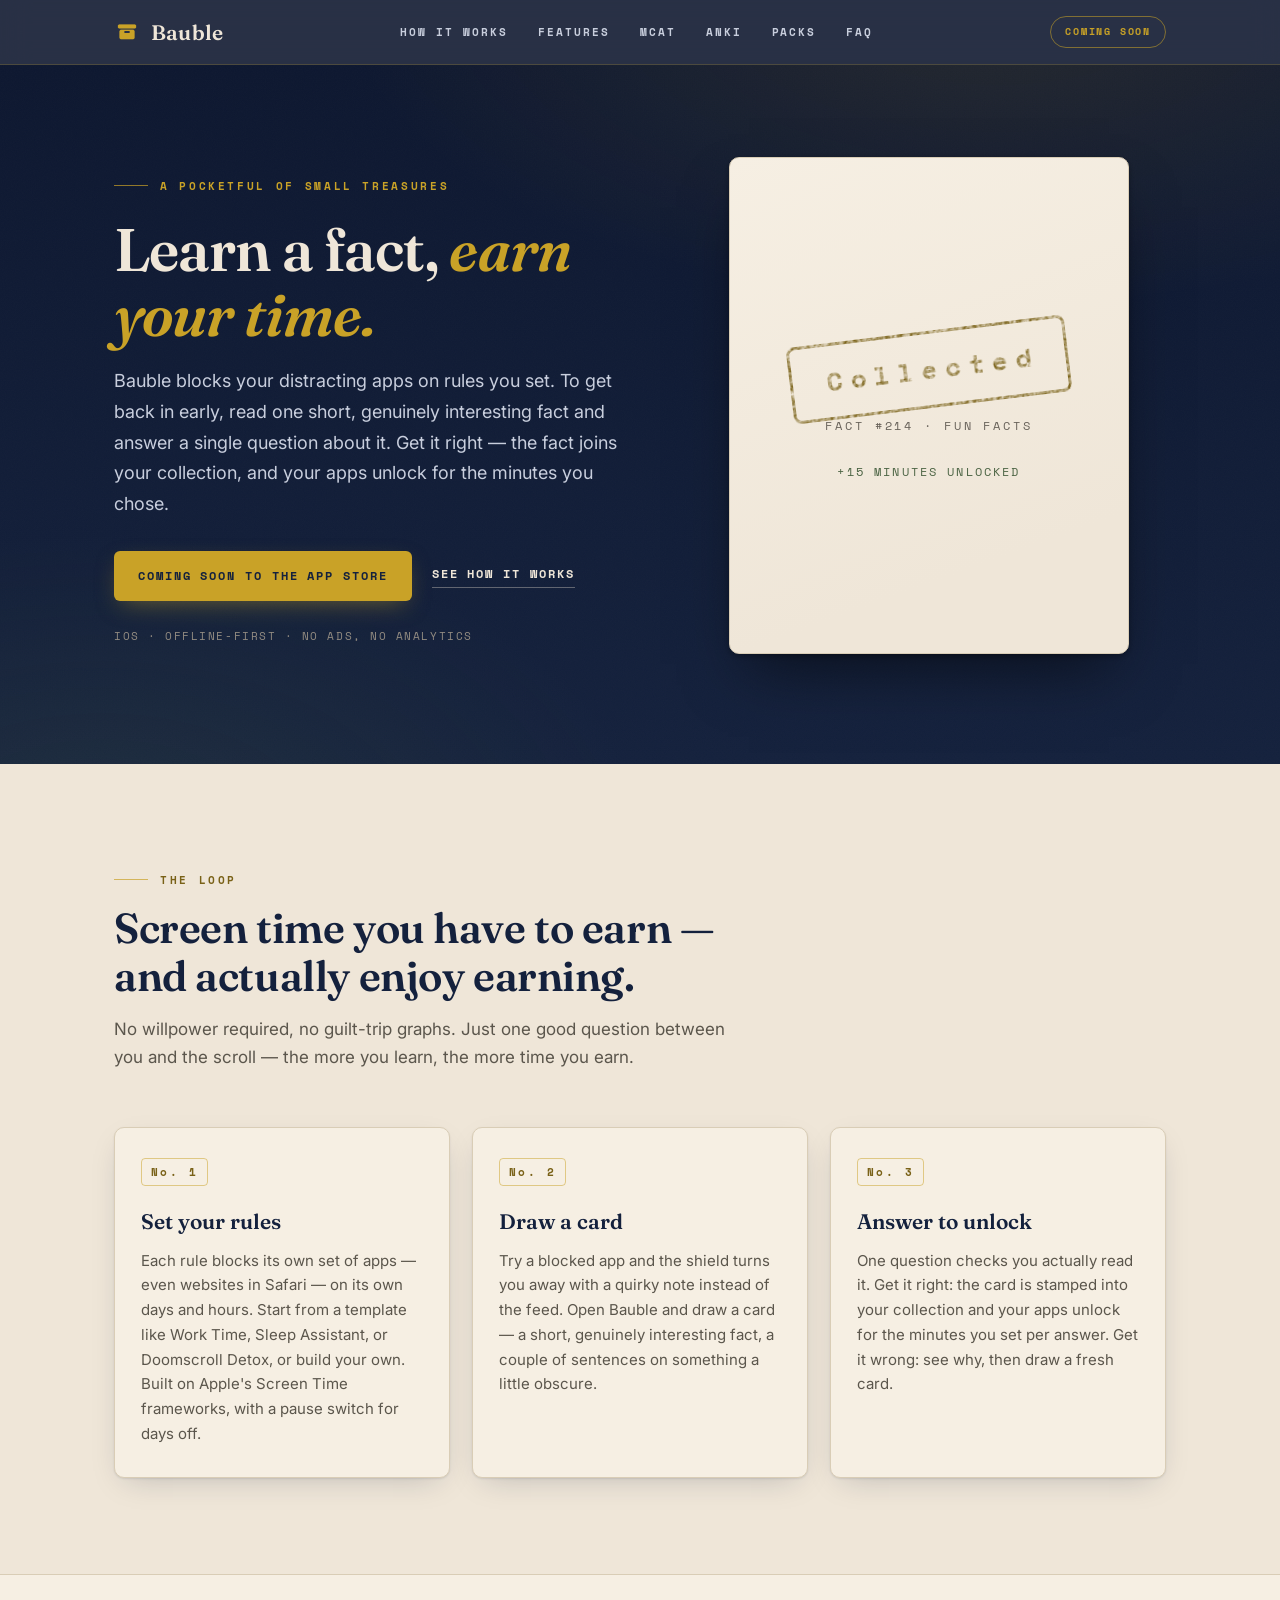
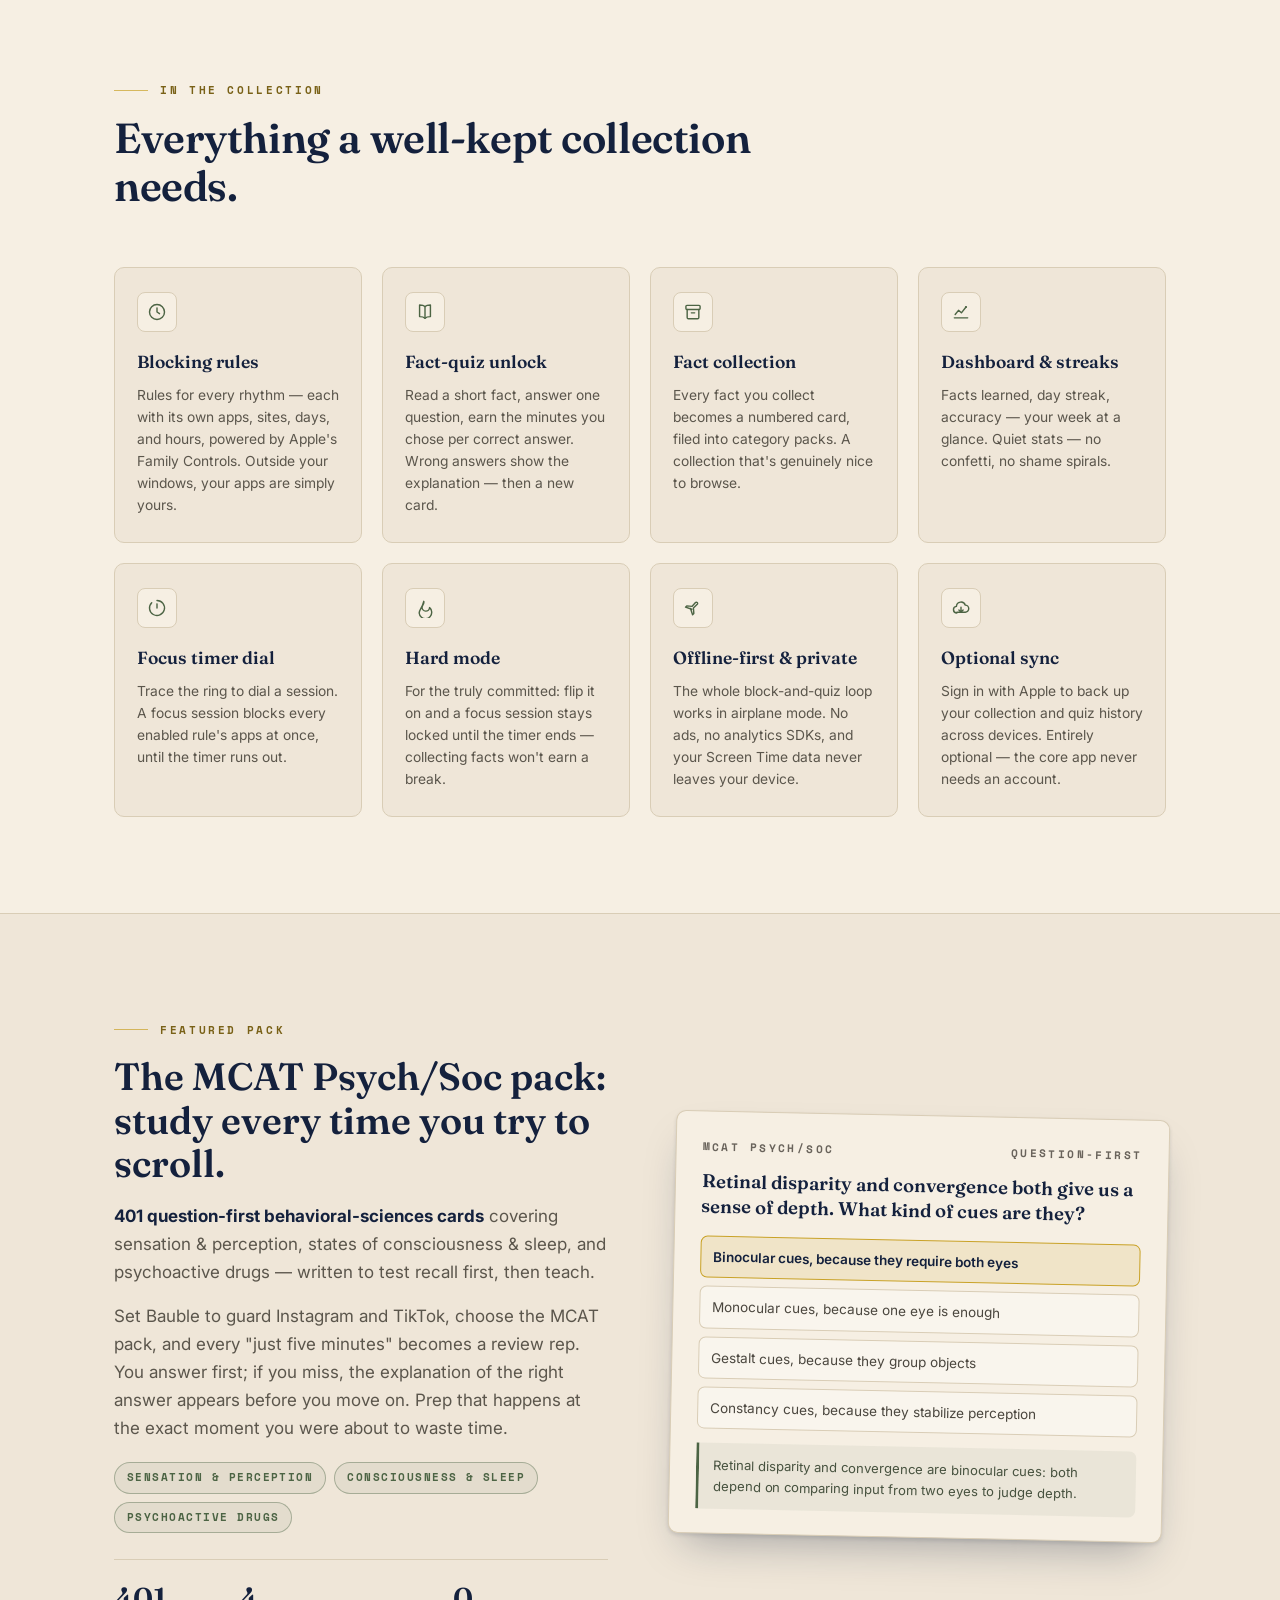
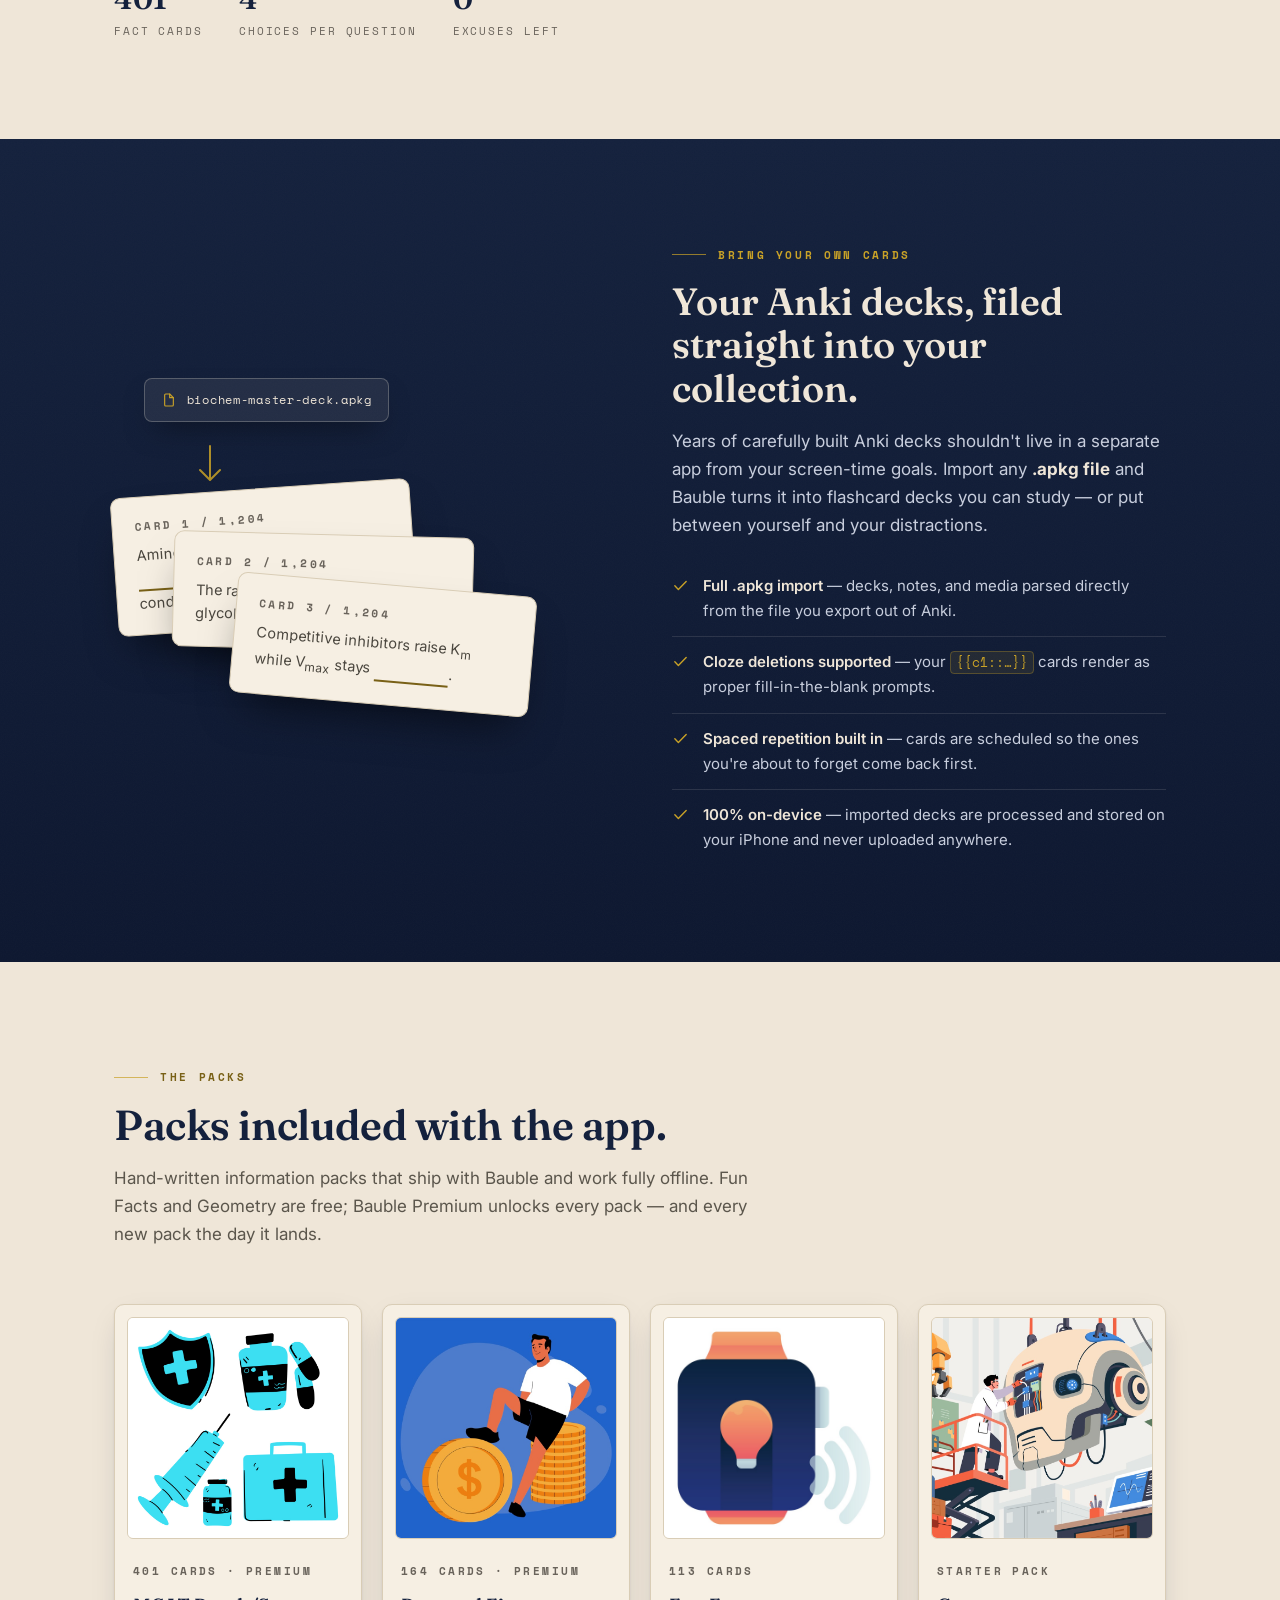
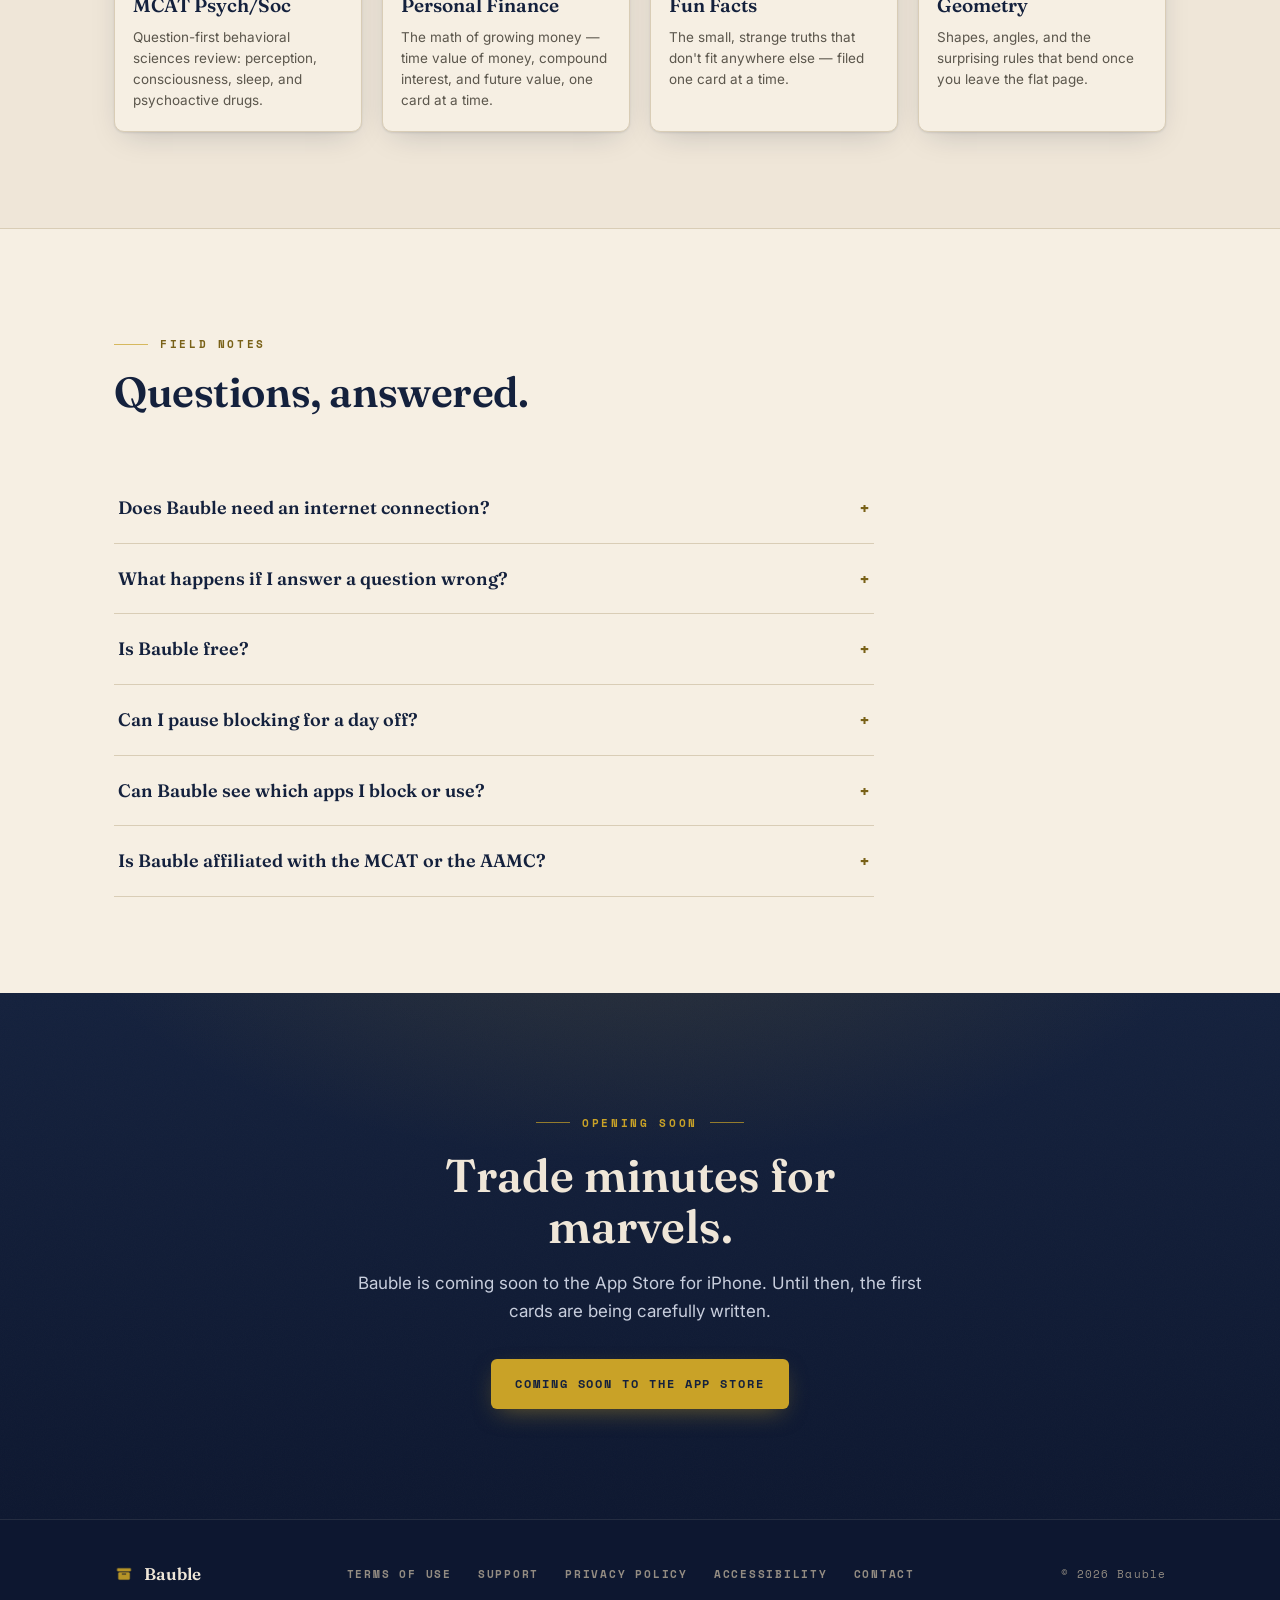
==== index.html @ bf90080b "Fix accessibility defects the statement had claimed were already handled The statement published in " ====
<!DOCTYPE html>
<html lang="en">
<head>
  <meta charset="UTF-8">
  <meta name="viewport" content="width=device-width, initial-scale=1.0">
  <title>Bauble — Learn facts, earn screen time</title>
  <meta name="description" content="Bauble blocks your distracting apps on rules you set. Learn a fact, answer one question, earn your screen time. Includes a 401-card MCAT Psych/Soc pack and Anki deck import.">
  <meta property="og:title" content="Bauble — Learn facts, earn screen time">
  <meta property="og:description" content="Block distracting apps. Learn a fact, answer a question, earn your screen time. A pocketful of small treasures for iOS.">
  <meta property="og:type" content="website">
  <meta name="theme-color" content="#14213D">
  <link rel="icon" type="image/png" href="assets/app-icon.png">
  <link rel="apple-touch-icon" href="assets/apple-touch-icon.png">
  <link rel="preconnect" href="https://fonts.googleapis.com">
  <link rel="preconnect" href="https://fonts.gstatic.com" crossorigin>
  <link href="https://fonts.googleapis.com/css2?family=Fraunces:ital,opsz,wght@0,9..144,500;0,9..144,600;1,9..144,500&family=Inter:wght@400;500;600&family=Space+Mono:wght@400;700&display=swap" rel="stylesheet">
  <link rel="stylesheet" href="styles.css">
  <script>document.documentElement.classList.add('js');</script>
</head>
<body>

  <a class="skip-link" href="#main">Skip to content</a>

  <!-- ============ NAV ============ -->
  <nav class="site-nav">
    <div class="container">
      <a class="brand" href="#top">
        <img src="assets/wordmark.png" alt="">
        <span>Bauble</span>
      </a>
      <div class="nav-links">
        <a href="#how">How it works</a>
        <a href="#features">Features</a>
        <a href="#mcat">MCAT</a>
        <a href="#anki">Anki</a>
        <a href="#packs">Packs</a>
        <a href="#faq">FAQ</a>
      </div>
      <span class="pill">Coming soon</span>
    </div>
  </nav>

  <main id="main" tabindex="-1">

  <!-- ============ HERO ============ -->
  <header class="hero grain" id="top">
    <div class="container">
      <div>
        <span class="eyebrow">A pocketful of small treasures</span>
        <h1>Learn a fact, <em>earn your time.</em></h1>
        <p class="lede">Bauble blocks your distracting apps on rules you set. To get back in early, read one short, genuinely interesting fact and answer a single question about it. Get it right — the fact joins your collection, and your apps unlock for the minutes you chose.</p>
        <div class="hero-ctas">
          <span class="btn-gold">Coming soon to the App&nbsp;Store</span>
          <a class="btn-ghost" href="#how">See how it works</a>
        </div>
        <p class="hero-footnote">iOS &middot; Offline-first &middot; No ads, no analytics</p>
      </div>

      <!-- signature fact-card flip -->
      <div class="card-scene" role="group" aria-label="Animated example of a Bauble fact card being collected">
        <div class="card-flip" id="cardFlip">
          <div class="card-face card-front">
            <div class="card-meta">
              <span class="tag">Fact #214</span>
              <span class="tag"><span class="dot">&#9670;</span> Fun Facts</span>
            </div>
            <p class="card-title">Honey Never Spoils</p>
            <p class="fact-body">Archaeologists have opened Egyptian tombs and found pots of honey over 3,000 years old — still perfectly edible. Honey's low moisture and high acidity make it a place where almost nothing can grow.</p>
            <div class="card-rule"></div>
            <p class="question">Why can honey last for millennia without spoiling?</p>
            <div class="choice" id="correctChoice">Low moisture and acidity stop microbes from growing</div>
            <div class="choice">Bees add a natural preservative wax</div>
            <div class="choice">It slowly ferments into a stable syrup</div>
          </div>
          <div class="card-face card-back">
            <div class="stamp">Collected</div>
            <span class="stamp-no">Fact #214 &middot; Fun Facts</span>
            <span class="back-unlock">+15 minutes unlocked</span>
          </div>
        </div>
      </div>
    </div>
  </header>

  <!-- ============ HOW IT WORKS ============ -->
  <section id="how">
    <div class="container">
      <div class="section-head reveal">
        <span class="eyebrow">The loop</span>
        <h2>Screen time you have to earn — and actually enjoy earning.</h2>
        <p>No willpower required, no guilt-trip graphs. Just one good question between you and the scroll — the more you learn, the more time you earn.</p>
      </div>
      <div class="steps">
        <div class="step-card reveal" style="--d:0s">
          <span class="step-no">No. 1</span>
          <h3>Set your rules</h3>
          <p>Each rule blocks its own set of apps — even websites in Safari — on its own days and hours. Start from a template like Work Time, Sleep Assistant, or Doomscroll Detox, or build your own. Built on Apple's Screen Time frameworks, with a pause switch for days off.</p>
        </div>
        <div class="step-card reveal" style="--d:0.12s">
          <span class="step-no">No. 2</span>
          <h3>Draw a card</h3>
          <p>Try a blocked app and the shield turns you away with a quirky note instead of the feed. Open Bauble and draw a card — a short, genuinely interesting fact, a couple of sentences on something a little obscure.</p>
        </div>
        <div class="step-card reveal" style="--d:0.24s">
          <span class="step-no">No. 3</span>
          <h3>Answer to unlock</h3>
          <p>One question checks you actually read it. Get it right: the card is stamped into your collection and your apps unlock for the minutes you set per answer. Get it wrong: see why, then draw a fresh card.</p>
        </div>
      </div>
    </div>
  </section>

  <!-- ============ FEATURES ============ -->
  <section class="features" id="features">
    <div class="container">
      <div class="section-head reveal">
        <span class="eyebrow">In the collection</span>
        <h2>Everything a well-kept collection needs.</h2>
      </div>
      <div class="feature-grid">
        <div class="feature reveal" style="--d:0s">
          <div class="icon"><svg viewBox="0 0 24 24" fill="none" stroke="currentColor" stroke-width="1.7" stroke-linecap="round" stroke-linejoin="round"><circle cx="12" cy="12" r="9"/><path d="M12 7v5l3 2"/></svg></div>
          <h3>Blocking rules</h3>
          <p>Rules for every rhythm — each with its own apps, sites, days, and hours, powered by Apple's Family Controls. Outside your windows, your apps are simply yours.</p>
        </div>
        <div class="feature reveal" style="--d:0.06s">
          <div class="icon"><svg viewBox="0 0 24 24" fill="none" stroke="currentColor" stroke-width="1.7" stroke-linecap="round" stroke-linejoin="round"><path d="M12 5.5C10.5 4 8.2 3.5 5.5 3.5v14c2.7 0 5 .5 6.5 2 1.5-1.5 3.8-2 6.5-2v-14c-2.7 0-5 .5-6.5 2z"/><path d="M12 5.5v14"/></svg></div>
          <h3>Fact-quiz unlock</h3>
          <p>Read a short fact, answer one question, earn the minutes you chose per correct answer. Wrong answers show the explanation — then a new card.</p>
        </div>
        <div class="feature reveal" style="--d:0.12s">
          <div class="icon"><svg viewBox="0 0 24 24" fill="none" stroke="currentColor" stroke-width="1.7" stroke-linecap="round" stroke-linejoin="round"><rect x="3.5" y="4" width="17" height="5" rx="1.2"/><path d="M5 9v9.5A1.5 1.5 0 0 0 6.5 20h11a1.5 1.5 0 0 0 1.5-1.5V9"/><path d="M10 13h4"/></svg></div>
          <h3>Fact collection</h3>
          <p>Every fact you collect becomes a numbered card, filed into category packs. A collection that's genuinely nice to browse.</p>
        </div>
        <div class="feature reveal" style="--d:0.18s">
          <div class="icon"><svg viewBox="0 0 24 24" fill="none" stroke="currentColor" stroke-width="1.7" stroke-linecap="round" stroke-linejoin="round"><path d="M4 19h16"/><path d="M5 15l4-5 3.5 3L18 6"/><circle cx="18" cy="6" r="1.3" fill="currentColor" stroke="none"/></svg></div>
          <h3>Dashboard &amp; streaks</h3>
          <p>Facts learned, day streak, accuracy — your week at a glance. Quiet stats — no confetti, no shame spirals.</p>
        </div>
        <div class="feature reveal" style="--d:0s">
          <div class="icon"><svg viewBox="0 0 24 24" fill="none" stroke="currentColor" stroke-width="1.7" stroke-linecap="round" stroke-linejoin="round"><path d="M12 3a9 9 0 1 1-6.36 2.64"/><path d="M12 12V7"/></svg></div>
          <h3>Focus timer dial</h3>
          <p>Trace the ring to dial a session. A focus session blocks every enabled rule's apps at once, until the timer runs out.</p>
        </div>
        <div class="feature reveal" style="--d:0.06s">
          <div class="icon"><svg viewBox="0 0 24 24" fill="none" stroke="currentColor" stroke-width="1.7" stroke-linecap="round" stroke-linejoin="round"><path d="M12 3c1 3-2 4.5-2 7a4.5 4.5 0 0 0 9 .5c1.8 1.5 2.5 3.4 2.5 5A7.5 7.5 0 0 1 6.5 17c0-4 3.5-5.5 5.5-14z" transform="translate(-1.5 1)"/></svg></div>
          <h3>Hard mode</h3>
          <p>For the truly committed: flip it on and a focus session stays locked until the timer ends — collecting facts won't earn a break.</p>
        </div>
        <div class="feature reveal" style="--d:0.12s">
          <div class="icon"><svg viewBox="0 0 24 24" fill="none" stroke="currentColor" stroke-width="1.7" stroke-linecap="round" stroke-linejoin="round"><path d="M10.5 13.5L3 11l1.5-1.5L11 10l4-4.5c.6-.6 1.6-.6 2.1 0 .6.6.6 1.5 0 2.1L12.5 12l.5 6.5L11.5 20l-2.5-7.5"/></svg></div>
          <h3>Offline-first &amp; private</h3>
          <p>The whole block-and-quiz loop works in airplane mode. No ads, no analytics SDKs, and your Screen Time data never leaves your device.</p>
        </div>
        <div class="feature reveal" style="--d:0.18s">
          <div class="icon"><svg viewBox="0 0 24 24" fill="none" stroke="currentColor" stroke-width="1.7" stroke-linecap="round" stroke-linejoin="round"><path d="M7 18a4 4 0 0 1-.5-7.97A5.5 5.5 0 0 1 17.2 8.6 4.2 4.2 0 0 1 17 17H7z"/><path d="M12 11v6M9.5 14.5L12 17l2.5-2.5"/></svg></div>
          <h3>Optional sync</h3>
          <p>Sign in with Apple to back up your collection and quiz history across devices. Entirely optional — the core app never needs an account.</p>
        </div>
      </div>
    </div>
  </section>

  <!-- ============ MCAT SPOTLIGHT ============ -->
  <section class="spotlight" id="mcat">
    <div class="container">
      <div class="copy reveal">
        <span class="eyebrow">Featured pack</span>
        <h2>The MCAT Psych/Soc pack: study every time you try to scroll.</h2>
        <p><strong>401 question-first behavioral-sciences cards</strong> covering sensation &amp; perception, states of consciousness &amp; sleep, and psychoactive drugs — written to test recall first, then teach.</p>
        <p>Set Bauble to guard Instagram and TikTok, choose the MCAT pack, and every "just five minutes" becomes a review rep. You answer first; if you miss, the explanation of the right answer appears before you move on. Prep that happens at the exact moment you were about to waste time.</p>
        <div class="chips">
          <span class="chip">Sensation &amp; Perception</span>
          <span class="chip">Consciousness &amp; Sleep</span>
          <span class="chip">Psychoactive Drugs</span>
        </div>
        <div class="mcat-stat">
          <div><strong>401</strong><span>Fact cards</span></div>
          <div><strong>4</strong><span>Choices per question</span></div>
          <div><strong>0</strong><span>Excuses left</span></div>
        </div>
      </div>
      <div class="reveal" style="--d:0.15s">
        <div class="sample-card">
          <div class="card-meta">
            <span class="tag">MCAT Psych/Soc</span>
            <span class="tag">Question-first</span>
          </div>
          <p class="question">Retinal disparity and convergence both give us a sense of depth. What kind of cues are they?</p>
          <div class="choice correct-picked">Binocular cues, because they require both eyes</div>
          <div class="choice">Monocular cues, because one eye is enough</div>
          <div class="choice">Gestalt cues, because they group objects</div>
          <div class="choice">Constancy cues, because they stabilize perception</div>
          <p class="explain">Retinal disparity and convergence are binocular cues: both depend on comparing input from two eyes to judge depth.</p>
        </div>
      </div>
    </div>
  </section>

  <!-- ============ ANKI SPOTLIGHT ============ -->
  <section class="spotlight anki grain" id="anki">
    <div class="container">
      <div class="anki-visual reveal" aria-hidden="true">
        <span class="apkg-chip">
          <svg viewBox="0 0 24 24" fill="none" stroke="currentColor" stroke-width="1.7" stroke-linecap="round" stroke-linejoin="round"><path d="M13 3H7a1.5 1.5 0 0 0-1.5 1.5v15A1.5 1.5 0 0 0 7 21h10a1.5 1.5 0 0 0 1.5-1.5V8.5L13 3z"/><path d="M13 3v5.5h5.5"/></svg>
          biochem-master-deck.apkg
        </span>
        <svg class="import-arrow" width="34" height="42" viewBox="0 0 34 42" fill="none" stroke="currentColor" stroke-width="2" stroke-linecap="round" stroke-linejoin="round"><path d="M17 2v32M7 26l10 10 10-10"/></svg>
        <div class="anki-fan">
          <div class="fan-card fan-1">
            <span class="tag">Card 1 / 1,204</span>
            <p class="cloze-line">Amino acids are joined by <span class="cloze-gap">&nbsp;</span> bonds formed in a condensation reaction.</p>
          </div>
          <div class="fan-card fan-2">
            <span class="tag">Card 2 / 1,204</span>
            <p class="cloze-line">The rate-limiting enzyme of glycolysis is <span class="cloze-gap">&nbsp;</span>.</p>
          </div>
          <div class="fan-card fan-3">
            <span class="tag">Card 3 / 1,204</span>
            <p class="cloze-line">Competitive inhibitors raise K<sub>m</sub> while V<sub>max</sub> stays <span class="cloze-gap">&nbsp;</span>.</p>
          </div>
        </div>
      </div>
      <div class="copy reveal" style="--d:0.15s">
        <span class="eyebrow">Bring your own cards</span>
        <h2>Your Anki decks, filed straight into your collection.</h2>
        <p>Years of carefully built Anki decks shouldn't live in a separate app from your screen-time goals. Import any <strong>.apkg file</strong> and Bauble turns it into flashcard decks you can study — or put between yourself and your distractions.</p>
        <ul class="anki-list">
          <li>
            <span class="li-icon"><svg viewBox="0 0 24 24" fill="none" stroke="currentColor" stroke-width="2" stroke-linecap="round" stroke-linejoin="round"><path d="M4 12.5l5 5L20 6.5"/></svg></span>
            <span><strong>Full .apkg import</strong> — decks, notes, and media parsed directly from the file you export out of Anki.</span>
          </li>
          <li>
            <span class="li-icon"><svg viewBox="0 0 24 24" fill="none" stroke="currentColor" stroke-width="2" stroke-linecap="round" stroke-linejoin="round"><path d="M4 12.5l5 5L20 6.5"/></svg></span>
            <span><strong>Cloze deletions supported</strong> — your <code>{{c1::…}}</code> cards render as proper fill-in-the-blank prompts.</span>
          </li>
          <li>
            <span class="li-icon"><svg viewBox="0 0 24 24" fill="none" stroke="currentColor" stroke-width="2" stroke-linecap="round" stroke-linejoin="round"><path d="M4 12.5l5 5L20 6.5"/></svg></span>
            <span><strong>Spaced repetition built in</strong> — cards are scheduled so the ones you're about to forget come back first.</span>
          </li>
          <li>
            <span class="li-icon"><svg viewBox="0 0 24 24" fill="none" stroke="currentColor" stroke-width="2" stroke-linecap="round" stroke-linejoin="round"><path d="M4 12.5l5 5L20 6.5"/></svg></span>
            <span><strong>100% on-device</strong> — imported decks are processed and stored on your iPhone and never uploaded anywhere.</span>
          </li>
        </ul>
      </div>
    </div>
  </section>

  <!-- ============ PACK SHELF ============ -->
  <section id="packs">
    <div class="container">
      <div class="section-head reveal">
        <span class="eyebrow">The packs</span>
        <h2>Packs included with the app.</h2>
        <p>Hand-written information packs that ship with Bauble and work fully offline. Fun Facts and Geometry are free; Bauble Premium unlocks every pack — and every new pack the day it lands.</p>
      </div>
      <div class="packs-grid">
        <div class="pack-card reveal" style="--d:0s">
          <div class="pack-cover"><img src="assets/pack-psych-soc.jpg" alt="MCAT Psych/Soc pack cover art" loading="lazy"></div>
          <div class="pack-body">
            <span class="tag">401 cards &middot; Premium</span>
            <h3>MCAT Psych/Soc</h3>
            <p>Question-first behavioral sciences review: perception, consciousness, sleep, and psychoactive drugs.</p>
          </div>
        </div>
        <div class="pack-card reveal" style="--d:0.08s">
          <div class="pack-cover"><img src="assets/pack-finance.jpg" alt="Personal Finance pack cover art" loading="lazy"></div>
          <div class="pack-body">
            <span class="tag">164 cards &middot; Premium</span>
            <h3>Personal Finance</h3>
            <p>The math of growing money — time value of money, compound interest, and future value, one card at a time.</p>
          </div>
        </div>
        <div class="pack-card reveal" style="--d:0.16s">
          <div class="pack-cover"><img src="assets/pack-fun-facts.jpg" alt="Fun Facts pack cover art" loading="lazy"></div>
          <div class="pack-body">
            <span class="tag">113 cards</span>
            <h3>Fun Facts</h3>
            <p>The small, strange truths that don't fit anywhere else — filed one card at a time.</p>
          </div>
        </div>
        <div class="pack-card reveal" style="--d:0.24s">
          <div class="pack-cover"><img src="assets/pack-geometry.jpg" alt="Geometry pack cover art" loading="lazy"></div>
          <div class="pack-body">
            <span class="tag">Starter pack</span>
            <h3>Geometry</h3>
            <p>Shapes, angles, and the surprising rules that bend once you leave the flat page.</p>
          </div>
        </div>
      </div>
    </div>
  </section>

  <!-- ============ FAQ ============ -->
  <section class="faq" id="faq">
    <div class="container">
      <div class="section-head reveal">
        <span class="eyebrow">Field notes</span>
        <h2>Questions, answered.</h2>
      </div>
      <div class="faq-list reveal">
        <details class="faq-item">
          <summary>Does Bauble need an internet connection?</summary>
          <p class="faq-a">No. Blocking, the fact-quiz unlock loop, all bundled packs, and imported flashcards work entirely offline — airplane mode included. Only the optional account sync and subscription verification touch the network.</p>
        </details>
        <details class="faq-item">
          <summary>What happens if I answer a question wrong?</summary>
          <p class="faq-a">You see the correct answer and a short explanation, and the apps stay locked. Then you draw a different card — no re-attempting the same question, because the point is that you actually read it.</p>
        </details>
        <details class="faq-item">
          <summary>Is Bauble free?</summary>
          <p class="faq-a">The core loop is — blocking rules, the fact-quiz unlock, the Fun Facts and Geometry packs, and the collection. Bauble Premium (monthly or yearly) unlocks every pack, unlimited Anki decks, and unlimited blocking rules.</p>
        </details>
        <details class="faq-item">
          <summary>Can I pause blocking for a day off?</summary>
          <p class="faq-a">Yes, with a plainly visible pause toggle. Bauble is a self-management tool, not a warden — fighting you isn't the goal.</p>
        </details>
        <details class="faq-item">
          <summary>Can Bauble see which apps I block or use?</summary>
          <p class="faq-a">No. App selections are stored as opaque tokens by Apple's Family Controls framework, and all Screen Time data stays on your device. It is never transmitted to us or anyone else — we couldn't read it even if we wanted to.</p>
        </details>
        <details class="faq-item">
          <summary>Is Bauble affiliated with the MCAT or the AAMC?</summary>
          <p class="faq-a">No. The MCAT Psych/Soc pack is independent study material. Bauble is not affiliated with, endorsed by, or sponsored by the AAMC or any examination body, and we make no promises about test scores.</p>
        </details>
      </div>
    </div>
  </section>

  <!-- ============ CLOSING CTA ============ -->
  <section class="closing grain">
    <div class="container">
      <span class="eyebrow">Opening soon</span>
      <h2>Trade minutes for marvels.</h2>
      <p>Bauble is coming soon to the App Store for iPhone. Until then, the first cards are being carefully written.</p>
      <span class="btn-gold">Coming soon to the App&nbsp;Store</span>
    </div>
  </section>

  </main>

  <!-- ============ FOOTER ============ -->
  <footer class="site-footer">
    <div class="container">
      <div class="footer-brand">
        <img src="assets/wordmark.png" alt="">
        <span>Bauble</span>
      </div>
      <div class="footer-links">
        <a href="terms.html">Terms of Use</a>
        <a href="support.html">Support</a>
        <a href="privacy.html">Privacy Policy</a>
        <a href="accessibility.html">Accessibility</a>
        <a href="mailto:bauble.the.app@gmail.com">Contact</a>
      </div>
      <span class="footer-copy">&copy; <span id="year">2026</span> Bauble</span>
    </div>
  </footer>

  <script>
    // Scroll reveal
    const reduceMotion = window.matchMedia('(prefers-reduced-motion: reduce)').matches;
    const io = new IntersectionObserver((entries) => {
      for (const e of entries) {
        if (e.isIntersecting) { e.target.classList.add('revealed'); io.unobserve(e.target); }
      }
    }, { threshold: 0.12, rootMargin: '0px 0px -40px 0px' });
    document.querySelectorAll('.reveal').forEach(el => io.observe(el));

    // Signature fact-card flip: pick the right answer, stamp COLLECTED, reset, repeat.
    const flip = document.getElementById('cardFlip');
    const correct = document.getElementById('correctChoice');
    function runCycle() {
      correct.classList.add('correct-picked');
      setTimeout(() => flip.classList.add('flipped'), 900);
      setTimeout(() => {
        flip.classList.remove('flipped');
        correct.classList.remove('correct-picked');
      }, 6400);
    }
    if (reduceMotion) {
      // one gentle crossfade to the collected state, no loop
      setTimeout(() => { correct.classList.add('correct-picked'); flip.classList.add('flipped'); }, 1800);
    } else {
      setTimeout(runCycle, 1400);
      setInterval(runCycle, 9400);
    }

    document.getElementById('year').textContent = new Date().getFullYear();
  </script>
</body>
</html>
---- styles.css ----
/* ============================================================
   Bauble — card system
   Palette (exact tokens from the app spec):
   ink-navy #14213D · parchment #EFE6D8 · gold #C9A227
   moss #4C6444 · ember #E1603D · ash #8B8378
   ============================================================ */

:root {
  --ink-navy: #14213D;
  --ink-deep: #0D1730;
  --parchment: #EFE6D8;
  --parchment-bright: #F6EFE3;
  --parchment-line: #D9CDB6;
  --gold: #C9A227;
  --gold-soft: rgba(201, 162, 39, 0.14);
  /* Gold reads at 6.6:1 on navy but only 2.0:1 on parchment, so text-on-light
     uses a darkened gold; --gold stays for dark grounds, rules, and icons. */
  --gold-text: #796117;
  --moss: #4C6444;
  --ember: #E1603D;
  /* Muted greys, split by ground so both clear 4.5:1 for small text. */
  --ash: #69635B;
  --ash-on-dark: #938C82;
  --ink-text: #232323;
  --navy-text: #C8CEDD;

  --font-display: "Fraunces", "Iowan Old Style", Georgia, serif;
  --font-body: "Inter", -apple-system, "Helvetica Neue", sans-serif;
  --font-mono: "Space Mono", "SF Mono", Menlo, monospace;

  --container: 1100px;
  --radius: 10px;
  --shadow-card: 0 1px 2px rgba(20, 33, 61, 0.10), 0 10px 30px -12px rgba(20, 33, 61, 0.25);
  --shadow-lift: 0 2px 4px rgba(20, 33, 61, 0.12), 0 22px 44px -16px rgba(20, 33, 61, 0.35);
}

* { margin: 0; padding: 0; box-sizing: border-box; }

html { scroll-behavior: smooth; }

body {
  font-family: var(--font-body);
  font-size: 17px;
  line-height: 1.65;
  color: var(--ink-text);
  background: var(--parchment);
  -webkit-font-smoothing: antialiased;
  overflow-x: hidden;
}

img { max-width: 100%; display: block; }
a { color: inherit; }

.container {
  max-width: var(--container);
  margin: 0 auto;
  padding: 0 24px;
}

/* ---------- keyboard access ---------- */
:focus-visible {
  outline: 2px solid var(--gold);
  outline-offset: 3px;
  border-radius: 3px;
}

.skip-link {
  position: absolute;
  left: 16px;
  top: -100px;
  z-index: 100;
  padding: 10px 18px;
  background: var(--ink-navy);
  color: var(--parchment-bright);
  font-family: var(--font-mono);
  font-size: 12px;
  font-weight: 700;
  letter-spacing: 0.14em;
  text-transform: uppercase;
  text-decoration: none;
  border-radius: var(--radius);
  transition: top 0.15s ease;
}
.skip-link:focus { top: 16px; }

/* ---------- museum-tag utility labels ---------- */
.tag {
  font-family: var(--font-mono);
  font-size: 11px;
  font-weight: 700;
  letter-spacing: 0.22em;
  text-transform: uppercase;
}

.eyebrow {
  display: inline-flex;
  align-items: center;
  gap: 12px;
  font-family: var(--font-mono);
  font-size: 11px;
  font-weight: 700;
  letter-spacing: 0.24em;
  text-transform: uppercase;
  color: var(--gold-text);
}
/* on the dark grounds the full gold has plenty of contrast */
.hero .eyebrow, .closing .eyebrow, .anki .eyebrow { color: var(--gold); }
.eyebrow::before {
  content: "";
  width: 34px;
  height: 1px;
  background: var(--gold);
  opacity: 0.7;
}

/* ---------- paper grain ---------- */
.grain {
  position: relative;
}
.grain::before {
  content: "";
  position: absolute;
  inset: 0;
  pointer-events: none;
  opacity: 0.5;
  background-image: url("data:image/svg+xml,%3Csvg xmlns='http://www.w3.org/2000/svg' width='140' height='140'%3E%3Cfilter id='n'%3E%3CfeTurbulence type='fractalNoise' baseFrequency='0.9' numOctaves='2'/%3E%3CfeColorMatrix values='0 0 0 0 0.5 0 0 0 0 0.45 0 0 0 0 0.35 0 0 0 0.05 0'/%3E%3C/filter%3E%3Crect width='140' height='140' filter='url(%23n)'/%3E%3C/svg%3E");
}
.grain > * { position: relative; }

/* ============================================================
   NAV
   ============================================================ */
.site-nav {
  position: sticky;
  top: 0;
  z-index: 50;
  background: rgba(13, 23, 48, 0.88);
  backdrop-filter: blur(14px);
  -webkit-backdrop-filter: blur(14px);
  border-bottom: 1px solid rgba(201, 162, 39, 0.22);
}
.site-nav .container {
  display: flex;
  align-items: center;
  justify-content: space-between;
  height: 64px;
}
.brand {
  display: flex;
  align-items: center;
  gap: 11px;
  text-decoration: none;
}
.brand img { width: 26px; height: 26px; }
.brand span {
  font-family: var(--font-display);
  font-weight: 600;
  font-size: 21px;
  color: var(--parchment);
  letter-spacing: 0.01em;
}
.nav-links {
  display: flex;
  gap: 30px;
  align-items: center;
}
.nav-links a {
  font-family: var(--font-mono);
  font-size: 11px;
  font-weight: 700;
  letter-spacing: 0.18em;
  text-transform: uppercase;
  text-decoration: none;
  color: var(--navy-text);
  padding: 4px 0;
  position: relative;
}
.nav-links a::after {
  content: "";
  position: absolute;
  left: 0; bottom: 0;
  width: 100%;
  height: 1px;
  background: var(--gold);
  transform: scaleX(0);
  transform-origin: left;
  transition: transform 0.28s ease;
}
.nav-links a:hover { color: var(--parchment); }
.nav-links a:hover::after { transform: scaleX(1); }

.pill {
  font-family: var(--font-mono);
  font-size: 10px;
  font-weight: 700;
  letter-spacing: 0.18em;
  text-transform: uppercase;
  color: var(--gold);
  border: 1px solid rgba(201, 162, 39, 0.55);
  border-radius: 999px;
  padding: 7px 14px;
  white-space: nowrap;
}

@media (max-width: 760px) {
  .nav-links { display: none; }
}

/* ============================================================
   HERO
   ============================================================ */
.hero {
  background:
    radial-gradient(1100px 520px at 78% -10%, rgba(201, 162, 39, 0.13), transparent 60%),
    radial-gradient(900px 500px at 8% 110%, rgba(76, 100, 68, 0.18), transparent 60%),
    linear-gradient(180deg, var(--ink-deep) 0%, var(--ink-navy) 100%);
  color: var(--parchment);
  overflow: hidden;
}
.hero .container {
  display: grid;
  grid-template-columns: minmax(0, 1.05fr) minmax(0, 0.95fr);
  gap: 56px;
  align-items: center;
  padding-top: 92px;
  padding-bottom: 110px;
}
.hero h1 {
  font-family: var(--font-display);
  font-size: clamp(38px, 5.2vw, 60px);
  font-weight: 600;
  line-height: 1.08;
  letter-spacing: -0.015em;
  margin: 22px 0 20px;
}
.hero h1 em {
  font-style: italic;
  color: var(--gold);
}
.hero .lede {
  font-size: 18px;
  line-height: 1.7;
  color: var(--navy-text);
  max-width: 46ch;
  margin-bottom: 32px;
}
.hero-ctas {
  display: flex;
  align-items: center;
  gap: 20px;
  flex-wrap: wrap;
}
.btn-gold {
  display: inline-flex;
  align-items: center;
  gap: 10px;
  font-family: var(--font-mono);
  font-size: 12px;
  font-weight: 700;
  letter-spacing: 0.16em;
  text-transform: uppercase;
  color: var(--ink-navy);
  background: var(--gold);
  border: none;
  border-radius: 6px;
  padding: 15px 24px;
  cursor: default;
  box-shadow: 0 8px 24px -8px rgba(201, 162, 39, 0.5);
}
.btn-ghost {
  font-family: var(--font-mono);
  font-size: 12px;
  font-weight: 700;
  letter-spacing: 0.16em;
  text-transform: uppercase;
  color: var(--parchment);
  text-decoration: none;
  border-bottom: 1px solid rgba(239, 230, 216, 0.35);
  padding-bottom: 3px;
  transition: border-color 0.25s ease, color 0.25s ease;
}
.btn-ghost:hover { border-color: var(--gold); color: var(--gold); }

.hero-footnote {
  margin-top: 26px;
  font-family: var(--font-mono);
  font-size: 11px;
  letter-spacing: 0.14em;
  text-transform: uppercase;
  color: var(--ash-on-dark);
}

/* ---------- the fact card (signature animation) ---------- */
.card-scene {
  perspective: 1400px;
  justify-self: center;
  width: min(400px, 100%);
}
.card-flip {
  position: relative;
  width: 100%;
  transform-style: preserve-3d;
  transition: transform 0.9s cubic-bezier(0.32, 0, 0.15, 1);
}
.card-flip.flipped { transform: rotateY(180deg); }

.card-face {
  backface-visibility: hidden;
  -webkit-backface-visibility: hidden;
  border-radius: var(--radius);
  background:
    linear-gradient(160deg, var(--parchment-bright) 0%, var(--parchment) 78%);
  border: 1px solid var(--parchment-line);
  box-shadow: 0 30px 60px -20px rgba(0, 0, 0, 0.55), 0 2px 6px rgba(0,0,0,0.3);
  padding: 26px 26px 24px;
  color: var(--ink-text);
}
.card-back {
  position: absolute;
  inset: 0;
  transform: rotateY(180deg);
  display: flex;
  flex-direction: column;
  align-items: center;
  justify-content: center;
  gap: 8px;
}

.card-meta {
  display: flex;
  justify-content: space-between;
  align-items: center;
  color: var(--ash);
  margin-bottom: 16px;
}
.card-meta .dot { color: var(--gold); }
.card-face .card-title {
  font-family: var(--font-display);
  font-size: 23px;
  font-weight: 600;
  line-height: 1.2;
  margin-bottom: 10px;
  color: var(--ink-navy);
}
.card-face .fact-body {
  font-size: 14.5px;
  line-height: 1.62;
  color: #4A463E;
}
.card-rule {
  height: 1px;
  background: var(--parchment-line);
  margin: 18px 0 14px;
}
.card-face .question {
  font-size: 14px;
  font-weight: 600;
  color: var(--ink-navy);
  margin-bottom: 12px;
}
.choice {
  font-size: 13.5px;
  border: 1px solid var(--parchment-line);
  border-radius: 7px;
  padding: 9px 12px;
  margin-bottom: 8px;
  color: #4A463E;
  background: rgba(255, 255, 255, 0.35);
  transition: border-color 0.3s ease, background 0.3s ease, color 0.3s ease;
}
.choice:last-child { margin-bottom: 0; }
.choice.correct-picked {
  border-color: var(--gold);
  background: var(--gold-soft);
  color: var(--ink-navy);
  font-weight: 600;
}

/* the COLLECTED stamp */
.stamp {
  border: 3px solid var(--gold-text);
  border-radius: 8px;
  color: var(--gold-text);
  font-family: var(--font-mono);
  font-weight: 700;
  font-size: 26px;
  letter-spacing: 0.3em;
  text-indent: 0.3em;
  padding: 14px 26px;
  transform: rotate(-7deg) scale(2.4);
  opacity: 0;
  mask-image: url("data:image/svg+xml,%3Csvg xmlns='http://www.w3.org/2000/svg' width='120' height='120'%3E%3Cfilter id='r'%3E%3CfeTurbulence type='fractalNoise' baseFrequency='0.25' numOctaves='3'/%3E%3CfeColorMatrix values='0 0 0 0 0 0 0 0 0 0 0 0 0 0 0 0 0 0 1.6 -0.25'/%3E%3CfeComposite operator='in' in2='SourceGraphic'/%3E%3C/filter%3E%3Crect width='120' height='120' fill='%23fff' filter='url(%23r)'/%3E%3C/svg%3E");
  -webkit-mask-image: url("data:image/svg+xml,%3Csvg xmlns='http://www.w3.org/2000/svg' width='120' height='120'%3E%3Cfilter id='r'%3E%3CfeTurbulence type='fractalNoise' baseFrequency='0.25' numOctaves='3'/%3E%3CfeColorMatrix values='0 0 0 0 0 0 0 0 0 0 0 0 0 0 0 0 0 0 1.6 -0.25'/%3E%3CfeComposite operator='in' in2='SourceGraphic'/%3E%3C/filter%3E%3Crect width='120' height='120' fill='%23fff' filter='url(%23r)'/%3E%3C/svg%3E");
}
.card-flip.flipped .stamp {
  animation: stamp-down 0.5s cubic-bezier(0.2, 1.4, 0.4, 1) 0.55s forwards;
}
@keyframes stamp-down {
  from { transform: rotate(-16deg) scale(2.4); opacity: 0; }
  to   { transform: rotate(-7deg) scale(1); opacity: 1; }
}
.stamp-no {
  font-family: var(--font-mono);
  font-size: 12px;
  letter-spacing: 0.24em;
  text-transform: uppercase;
  color: var(--ash);
  opacity: 0;
  transition: opacity 0.4s ease 1.15s;
}
.card-flip.flipped .stamp-no { opacity: 1; }
.back-unlock {
  margin-top: 18px;
  font-family: var(--font-mono);
  font-size: 12px;
  letter-spacing: 0.18em;
  text-transform: uppercase;
  color: var(--moss);
  opacity: 0;
  transition: opacity 0.4s ease 1.35s;
}
.card-flip.flipped .back-unlock { opacity: 1; }

@media (max-width: 880px) {
  .hero .container {
    grid-template-columns: minmax(0, 1fr);
    gap: 64px;
    padding-top: 64px;
    padding-bottom: 80px;
  }
  .card-scene { justify-self: start; }
}

/* ============================================================
   SECTIONS (shared)
   ============================================================ */
section { padding: 96px 0; }
.section-head { max-width: 640px; margin-bottom: 56px; }
.section-head h2 {
  font-family: var(--font-display);
  font-size: clamp(30px, 3.6vw, 42px);
  font-weight: 600;
  line-height: 1.14;
  letter-spacing: -0.01em;
  color: var(--ink-navy);
  margin: 16px 0 14px;
}
.section-head p {
  color: #5B564C;
  font-size: 17px;
}
.on-dark .section-head h2 { color: var(--parchment); }
.on-dark .section-head p { color: var(--navy-text); }

/* Scroll reveal. Scoped to .js — which the page sets on <html> before paint —
   so that without JavaScript the content is simply visible rather than stuck
   at opacity 0 with nothing left to reveal it. */
.js .reveal {
  opacity: 0;
  transform: translateY(22px);
  transition: opacity 0.7s ease, transform 0.7s cubic-bezier(0.2, 0.7, 0.3, 1);
  transition-delay: var(--d, 0s);
}
.js .reveal.revealed { opacity: 1; transform: none; }

/* ============================================================
   HOW IT WORKS
   ============================================================ */
.steps {
  display: grid;
  grid-template-columns: repeat(3, 1fr);
  gap: 22px;
}
.step-card {
  background: var(--parchment-bright);
  border: 1px solid var(--parchment-line);
  border-radius: var(--radius);
  padding: 28px 26px 30px;
  box-shadow: var(--shadow-card);
  transition: transform 0.3s cubic-bezier(0.2, 0.7, 0.3, 1), box-shadow 0.3s ease;
}
.step-card:hover { transform: translateY(-5px); box-shadow: var(--shadow-lift); }
.step-no {
  font-family: var(--font-mono);
  font-size: 11px;
  font-weight: 700;
  letter-spacing: 0.22em;
  color: var(--gold-text);
  border: 1px solid rgba(201, 162, 39, 0.5);
  border-radius: 4px;
  display: inline-block;
  padding: 4px 9px;
  margin-bottom: 18px;
}
.step-card h3 {
  font-family: var(--font-display);
  font-size: 21px;
  font-weight: 600;
  color: var(--ink-navy);
  margin-bottom: 10px;
}
.step-card p { font-size: 15px; color: #5B564C; }

@media (max-width: 820px) {
  .steps { grid-template-columns: 1fr; }
}

/* ============================================================
   FEATURES
   ============================================================ */
.features { background: var(--parchment-bright); border-top: 1px solid var(--parchment-line); border-bottom: 1px solid var(--parchment-line); }
.feature-grid {
  display: grid;
  grid-template-columns: repeat(4, 1fr);
  gap: 20px;
}
.feature {
  background: var(--parchment);
  border: 1px solid var(--parchment-line);
  border-radius: var(--radius);
  padding: 24px 22px 26px;
  transition: transform 0.3s cubic-bezier(0.2, 0.7, 0.3, 1), box-shadow 0.3s ease;
}
.feature:hover { transform: translateY(-4px); box-shadow: var(--shadow-card); }
.feature .icon {
  width: 40px; height: 40px;
  display: grid;
  place-items: center;
  border: 1px solid var(--parchment-line);
  border-radius: 8px;
  background: var(--parchment-bright);
  color: var(--moss);
  margin-bottom: 16px;
}
.feature .icon svg { width: 20px; height: 20px; }
.feature h3 {
  font-family: var(--font-display);
  font-size: 17.5px;
  font-weight: 600;
  color: var(--ink-navy);
  margin-bottom: 7px;
}
.feature p { font-size: 13.8px; line-height: 1.6; color: #5B564C; }

@media (max-width: 1000px) { .feature-grid { grid-template-columns: repeat(2, 1fr); } }
@media (max-width: 560px)  { .feature-grid { grid-template-columns: 1fr; } }

/* ============================================================
   SPOTLIGHTS (MCAT + Anki)
   ============================================================ */
.spotlight .container {
  display: grid;
  grid-template-columns: minmax(0, 1fr) minmax(0, 1fr);
  gap: 64px;
  align-items: center;
}
.spotlight h2 {
  font-family: var(--font-display);
  font-size: clamp(28px, 3.2vw, 38px);
  font-weight: 600;
  line-height: 1.15;
  color: var(--ink-navy);
  margin: 16px 0 16px;
}
.spotlight .copy p { color: #5B564C; margin-bottom: 16px; }
.spotlight .copy p strong { color: var(--ink-navy); }

.chips { display: flex; flex-wrap: wrap; gap: 8px; margin: 20px 0 4px; }
.chip {
  font-family: var(--font-mono);
  font-size: 10.5px;
  font-weight: 700;
  letter-spacing: 0.14em;
  text-transform: uppercase;
  color: var(--moss);
  border: 1px solid rgba(76, 100, 68, 0.4);
  border-radius: 999px;
  padding: 6px 12px;
  background: rgba(76, 100, 68, 0.07);
}

.mcat-stat {
  display: flex;
  flex-wrap: wrap;
  gap: 24px 36px;
  margin-top: 26px;
  padding-top: 22px;
  border-top: 1px solid var(--parchment-line);
}
.mcat-stat div strong {
  display: block;
  font-family: var(--font-display);
  font-size: 30px;
  font-weight: 600;
  color: var(--ink-navy);
  line-height: 1.1;
}
.mcat-stat div span {
  font-family: var(--font-mono);
  font-size: 10.5px;
  letter-spacing: 0.18em;
  text-transform: uppercase;
  color: var(--ash);
}

/* sample question card */
.sample-card {
  background: var(--parchment-bright);
  border: 1px solid var(--parchment-line);
  border-radius: var(--radius);
  box-shadow: var(--shadow-lift);
  padding: 26px 26px 24px;
  transform: rotate(1.2deg);
  transition: transform 0.35s cubic-bezier(0.2, 0.7, 0.3, 1);
}
.sample-card:hover { transform: rotate(0deg) translateY(-4px); }
.sample-card .card-meta { margin-bottom: 14px; }
.sample-card .question {
  font-family: var(--font-display);
  font-size: 18.5px;
  font-weight: 600;
  line-height: 1.35;
  color: var(--ink-navy);
  margin-bottom: 16px;
}
.sample-card .explain {
  margin-top: 14px;
  padding: 12px 14px;
  border-left: 3px solid var(--moss);
  background: rgba(76, 100, 68, 0.07);
  border-radius: 0 7px 7px 0;
  font-size: 13px;
  line-height: 1.6;
  color: #47523F;
}

/* Anki spotlight — dark */
.anki { background: linear-gradient(180deg, var(--ink-navy) 0%, var(--ink-deep) 100%); color: var(--parchment); }
.anki h2 { color: var(--parchment); }
.anki .copy p { color: var(--navy-text); }
.anki .copy p strong { color: var(--parchment); }
.anki-list { list-style: none; margin-top: 22px; }
.anki-list li {
  display: flex;
  gap: 14px;
  align-items: flex-start;
  padding: 13px 0;
  border-bottom: 1px solid rgba(239, 230, 216, 0.12);
  font-size: 15px;
  color: var(--navy-text);
}
.anki-list li:last-child { border-bottom: none; }
.anki-list li strong { color: var(--parchment); font-weight: 600; }
.anki-list .li-icon { color: var(--gold); flex-shrink: 0; margin-top: 3px; }
.anki-list .li-icon svg { width: 17px; height: 17px; }
.anki-list code {
  font-family: var(--font-mono);
  font-size: 12.5px;
  color: var(--gold);
  background: rgba(201, 162, 39, 0.1);
  border: 1px solid rgba(201, 162, 39, 0.3);
  border-radius: 4px;
  padding: 1px 5px;
}

/* Anki import illustration */
.anki-visual { position: relative; min-height: 360px; }
.apkg-chip {
  position: absolute;
  top: 8px; left: 6%;
  display: inline-flex;
  align-items: center;
  gap: 10px;
  font-family: var(--font-mono);
  font-size: 12px;
  letter-spacing: 0.06em;
  color: var(--parchment);
  background: rgba(239, 230, 216, 0.08);
  border: 1px solid rgba(239, 230, 216, 0.25);
  border-radius: 8px;
  padding: 11px 16px;
  box-shadow: 0 14px 30px -12px rgba(0,0,0,0.5);
}
.apkg-chip svg { width: 16px; height: 16px; color: var(--gold); }
.import-arrow {
  position: absolute;
  top: 74px; left: 16%;
  color: var(--gold);
  opacity: 0.85;
}
.anki-fan { position: absolute; inset: 118px 0 0 0; }
.anki-fan .fan-card {
  position: absolute;
  width: min(300px, 78%);
  background: var(--parchment-bright);
  border: 1px solid var(--parchment-line);
  border-radius: var(--radius);
  padding: 20px 22px;
  color: var(--ink-text);
  box-shadow: 0 24px 44px -16px rgba(0,0,0,0.55);
}
.fan-card .tag { color: var(--ash); display: block; margin-bottom: 8px; }
.fan-card .cloze-line { font-size: 14.5px; line-height: 1.6; color: #4A463E; }
.cloze-gap {
  display: inline-block;
  min-width: 74px;
  border-bottom: 2px solid var(--gold-text);
  color: var(--gold-text);
  font-family: var(--font-mono);
  font-size: 12px;
  text-align: center;
  letter-spacing: 0.1em;
}
.fan-1 { left: 0;  top: 0;   transform: rotate(-4deg); z-index: 1; }
.fan-2 { left: 12%; top: 46px; transform: rotate(1.5deg); z-index: 2; }
.fan-3 { left: 24%; top: 96px; transform: rotate(5deg);  z-index: 3; }
.anki-visual .fan-card { transition: transform 0.35s cubic-bezier(0.2, 0.7, 0.3, 1); }
.anki-visual:hover .fan-1 { transform: rotate(-6deg) translateX(-8px); }
.anki-visual:hover .fan-3 { transform: rotate(7deg) translateX(8px); }

@media (max-width: 880px) {
  .spotlight .container { grid-template-columns: minmax(0, 1fr); gap: 48px; }
  .anki-visual { min-height: 330px; }
}

/* ============================================================
   PACK SHELF
   ============================================================ */
.packs-grid {
  display: grid;
  grid-template-columns: repeat(4, 1fr);
  gap: 20px;
}
.pack-card {
  background: var(--parchment-bright);
  border: 1px solid var(--parchment-line);
  border-radius: var(--radius);
  overflow: hidden;
  box-shadow: var(--shadow-card);
  transition: transform 0.3s cubic-bezier(0.2, 0.7, 0.3, 1), box-shadow 0.3s ease;
}
.pack-card:hover { transform: translateY(-6px); box-shadow: var(--shadow-lift); }
.pack-cover {
  margin: 12px 12px 0;
  border: 1px solid var(--parchment-line);
  border-radius: 6px;
  overflow: hidden;
  background: #fff;
}
.pack-cover img {
  width: 100%;
  aspect-ratio: 1 / 1;
  object-fit: cover;
}
.pack-body { padding: 16px 18px 20px; }
.pack-body h3 {
  font-family: var(--font-display);
  font-size: 19px;
  font-weight: 600;
  color: var(--ink-navy);
  margin: 6px 0 6px;
}
.pack-body .tag { color: var(--ash); }
.pack-body p { font-size: 13.5px; line-height: 1.55; color: #5B564C; margin-top: 4px; }

@media (max-width: 1000px) { .packs-grid { grid-template-columns: repeat(2, 1fr); } }
@media (max-width: 560px)  { .packs-grid { grid-template-columns: 1fr; } }

/* ============================================================
   FAQ
   ============================================================ */
.faq { background: var(--parchment-bright); border-top: 1px solid var(--parchment-line); }
.faq-list { max-width: 760px; }
.faq-item {
  border-bottom: 1px solid var(--parchment-line);
}
.faq-item summary {
  cursor: pointer;
  list-style: none;
  display: flex;
  justify-content: space-between;
  align-items: center;
  gap: 20px;
  padding: 20px 4px;
  font-family: var(--font-display);
  font-size: 18px;
  font-weight: 600;
  color: var(--ink-navy);
}
.faq-item summary::-webkit-details-marker { display: none; }
.faq-item summary::after {
  content: "+";
  font-family: var(--font-mono);
  font-size: 18px;
  color: var(--gold-text);
  transition: transform 0.25s ease;
  flex-shrink: 0;
}
.faq-item[open] summary::after { transform: rotate(45deg); }
.faq-item .faq-a {
  padding: 0 4px 22px;
  font-size: 15px;
  color: #5B564C;
  max-width: 66ch;
}

/* ============================================================
   CLOSING CTA + FOOTER
   ============================================================ */
.closing {
  background:
    radial-gradient(900px 420px at 50% -20%, rgba(201, 162, 39, 0.15), transparent 65%),
    linear-gradient(180deg, var(--ink-navy) 0%, var(--ink-deep) 100%);
  color: var(--parchment);
  text-align: center;
  padding: 110px 0;
}
.closing h2 {
  font-family: var(--font-display);
  font-size: clamp(30px, 4vw, 46px);
  font-weight: 600;
  line-height: 1.12;
  margin: 18px auto 16px;
  max-width: 18ch;
}
.closing p {
  color: var(--navy-text);
  max-width: 52ch;
  margin: 0 auto 34px;
}
.closing .eyebrow { justify-content: center; }
.closing .eyebrow::after {
  content: "";
  width: 34px; height: 1px;
  background: var(--gold);
  opacity: 0.7;
}

.site-footer {
  background: var(--ink-deep);
  color: var(--ash-on-dark);
  border-top: 1px solid rgba(239, 230, 216, 0.1);
  padding: 40px 0;
}
.site-footer .container {
  display: flex;
  align-items: center;
  justify-content: space-between;
  gap: 20px;
  flex-wrap: wrap;
}
.footer-brand { display: flex; align-items: center; gap: 10px; }
.footer-brand img { width: 20px; height: 20px; opacity: 0.9; }
.footer-brand span {
  font-family: var(--font-display);
  font-size: 17px;
  font-weight: 600;
  color: var(--parchment);
}
.footer-links { display: flex; gap: 26px; flex-wrap: wrap; }
.footer-links a {
  font-family: var(--font-mono);
  font-size: 11px;
  font-weight: 700;
  letter-spacing: 0.16em;
  text-transform: uppercase;
  color: var(--ash-on-dark);
  text-decoration: none;
  transition: color 0.25s ease;
}
.footer-links a:hover { color: var(--gold); }
.footer-copy {
  font-family: var(--font-mono);
  font-size: 11px;
  letter-spacing: 0.1em;
}

/* ============================================================
   LEGAL DOCUMENT PAGES
   ============================================================ */
.legal-page { background: var(--parchment); }
.legal-doc {
  max-width: 74ch;
  margin: 0 auto;
  padding: 72px 24px 100px;
}
.legal-doc .eyebrow { margin-bottom: 6px; }
.legal-doc h1 {
  font-family: var(--font-display);
  font-size: clamp(32px, 4vw, 44px);
  font-weight: 600;
  line-height: 1.12;
  color: var(--ink-navy);
  margin: 14px 0 10px;
}
.legal-doc .effective {
  font-family: var(--font-mono);
  font-size: 12px;
  letter-spacing: 0.14em;
  text-transform: uppercase;
  color: var(--ash);
  margin-bottom: 38px;
}
.legal-doc h2 {
  font-family: var(--font-display);
  font-size: 25px;
  font-weight: 600;
  color: var(--ink-navy);
  margin: 44px 0 14px;
  padding-top: 26px;
  border-top: 1px solid var(--parchment-line);
}
.legal-doc h3 {
  font-family: var(--font-display);
  font-size: 19px;
  font-weight: 600;
  color: var(--ink-navy);
  margin: 28px 0 10px;
}
.legal-doc p { margin-bottom: 15px; font-size: 16px; color: #3B372F; }
.legal-doc ul { margin: 0 0 16px 22px; }
.legal-doc li { margin-bottom: 9px; font-size: 16px; color: #3B372F; }
.legal-doc strong { color: var(--ink-navy); }
.legal-doc a { color: var(--moss); text-decoration-color: rgba(76,100,68,0.4); }
.legal-doc a:hover { color: var(--gold-text); }
.legal-doc hr {
  border: none;
  border-top: 1px solid var(--parchment-line);
  margin: 30px 0;
}
.legal-doc hr + h2 { border-top: none; padding-top: 0; margin-top: 34px; }

/* ============================================================
   REDUCED MOTION — crossfades instead of movement,
   matching the app's own accessibility rule
   ============================================================ */
@media (prefers-reduced-motion: reduce) {
  html { scroll-behavior: auto; }
  .js .reveal { transform: none; transition: opacity 0.5s ease; }
  .card-flip { transition: none; }
  .card-flip.flipped { transform: none; }
  .card-flip.flipped .card-front { visibility: hidden; }
  .card-back { transform: none; visibility: hidden; }
  .card-flip.flipped .card-back { visibility: visible; }
  .card-flip.flipped .stamp { animation: none; opacity: 1; transform: rotate(-7deg) scale(1); }
  .step-card:hover, .feature:hover, .pack-card:hover,
  .sample-card:hover, .card-flip, .fan-card { transform: none !important; }
  .anki-visual:hover .fan-1, .anki-visual:hover .fan-3 { transform: none; }
  * { animation-duration: 0.01ms !important; transition-duration: 0.2s !important; }
}
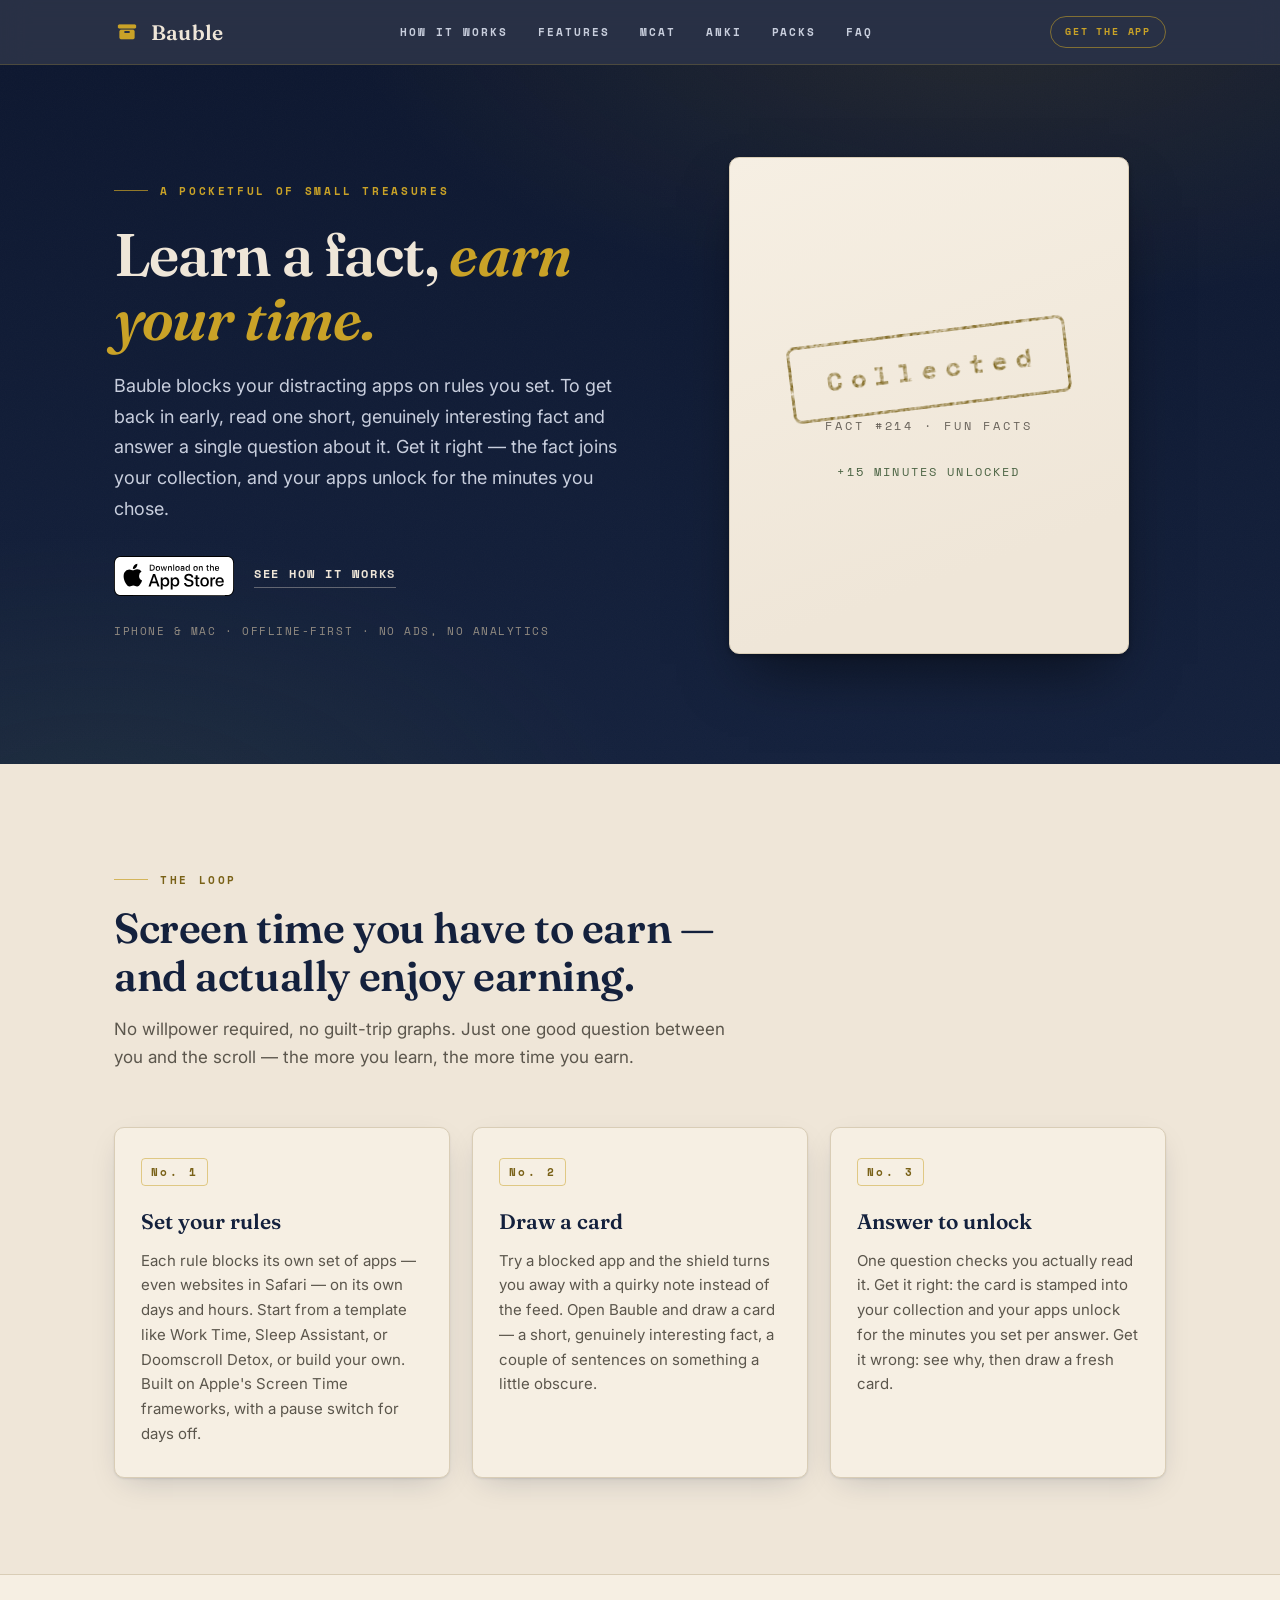
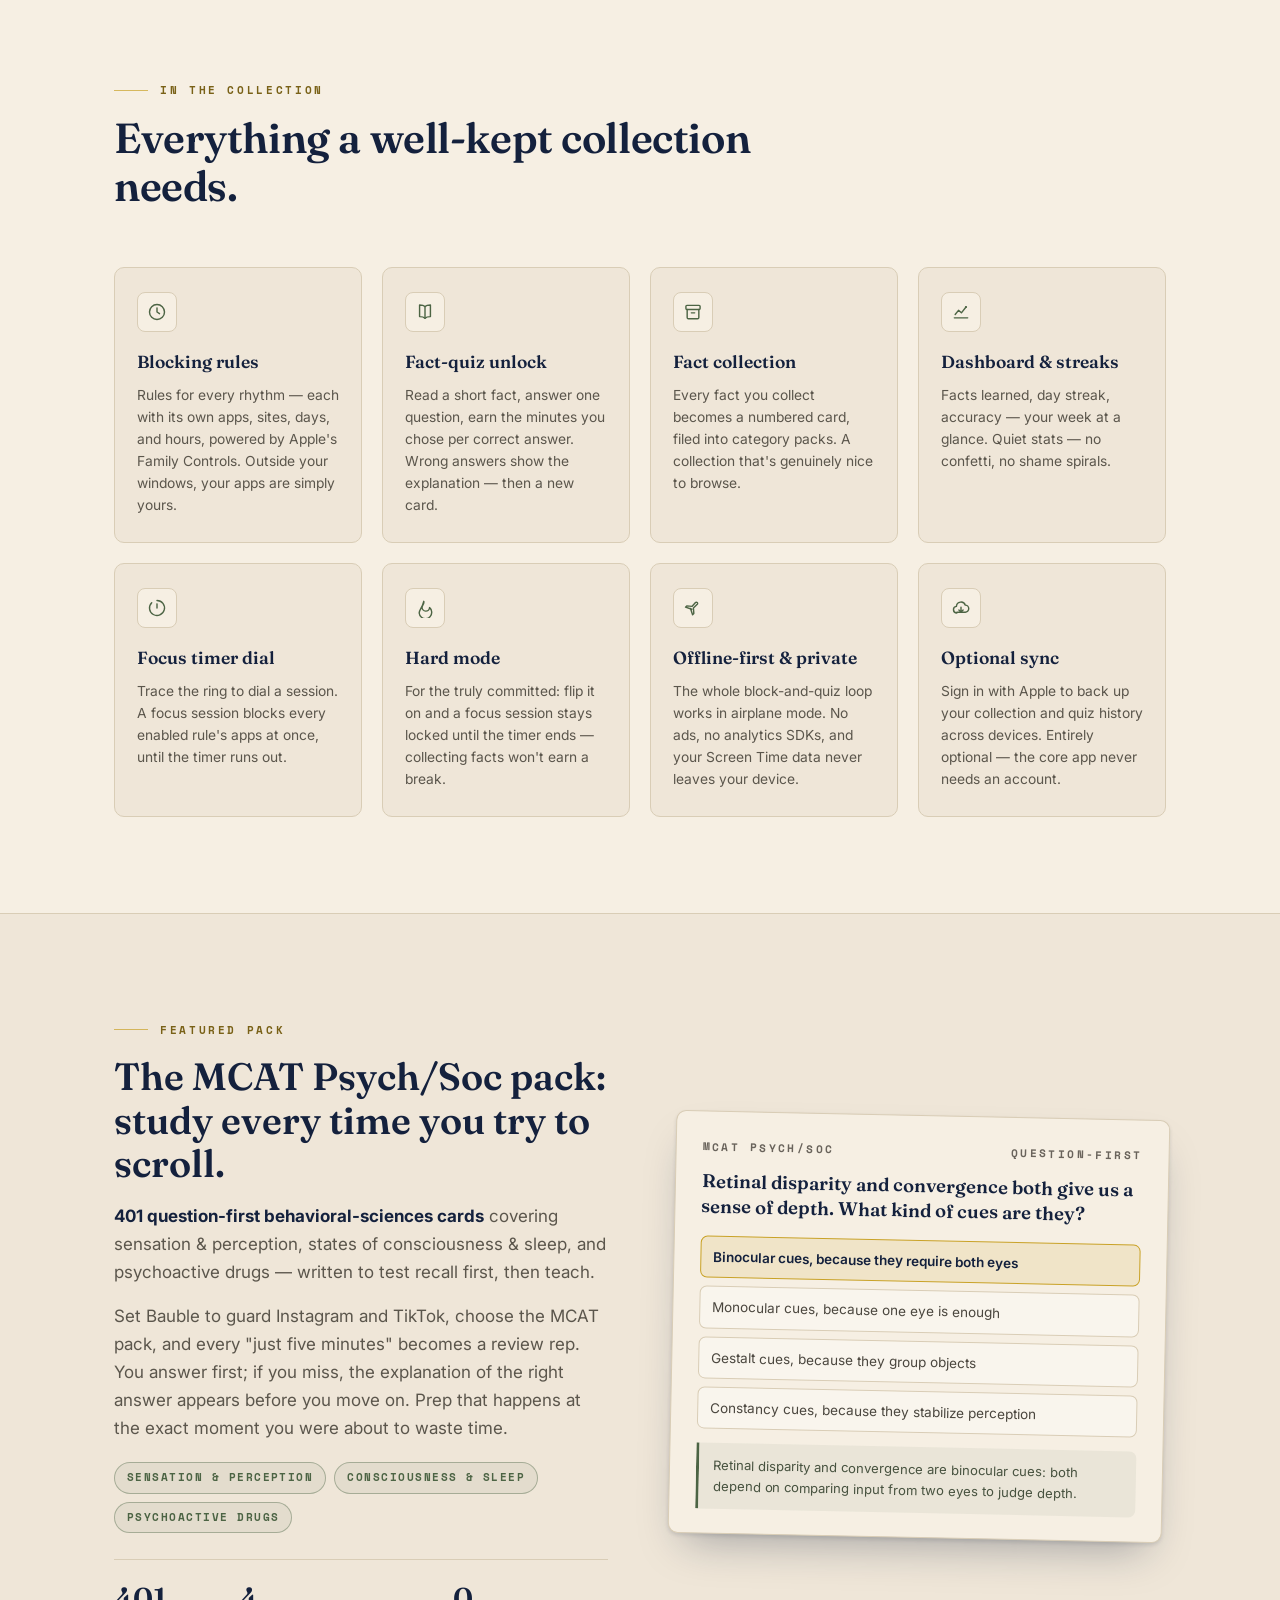
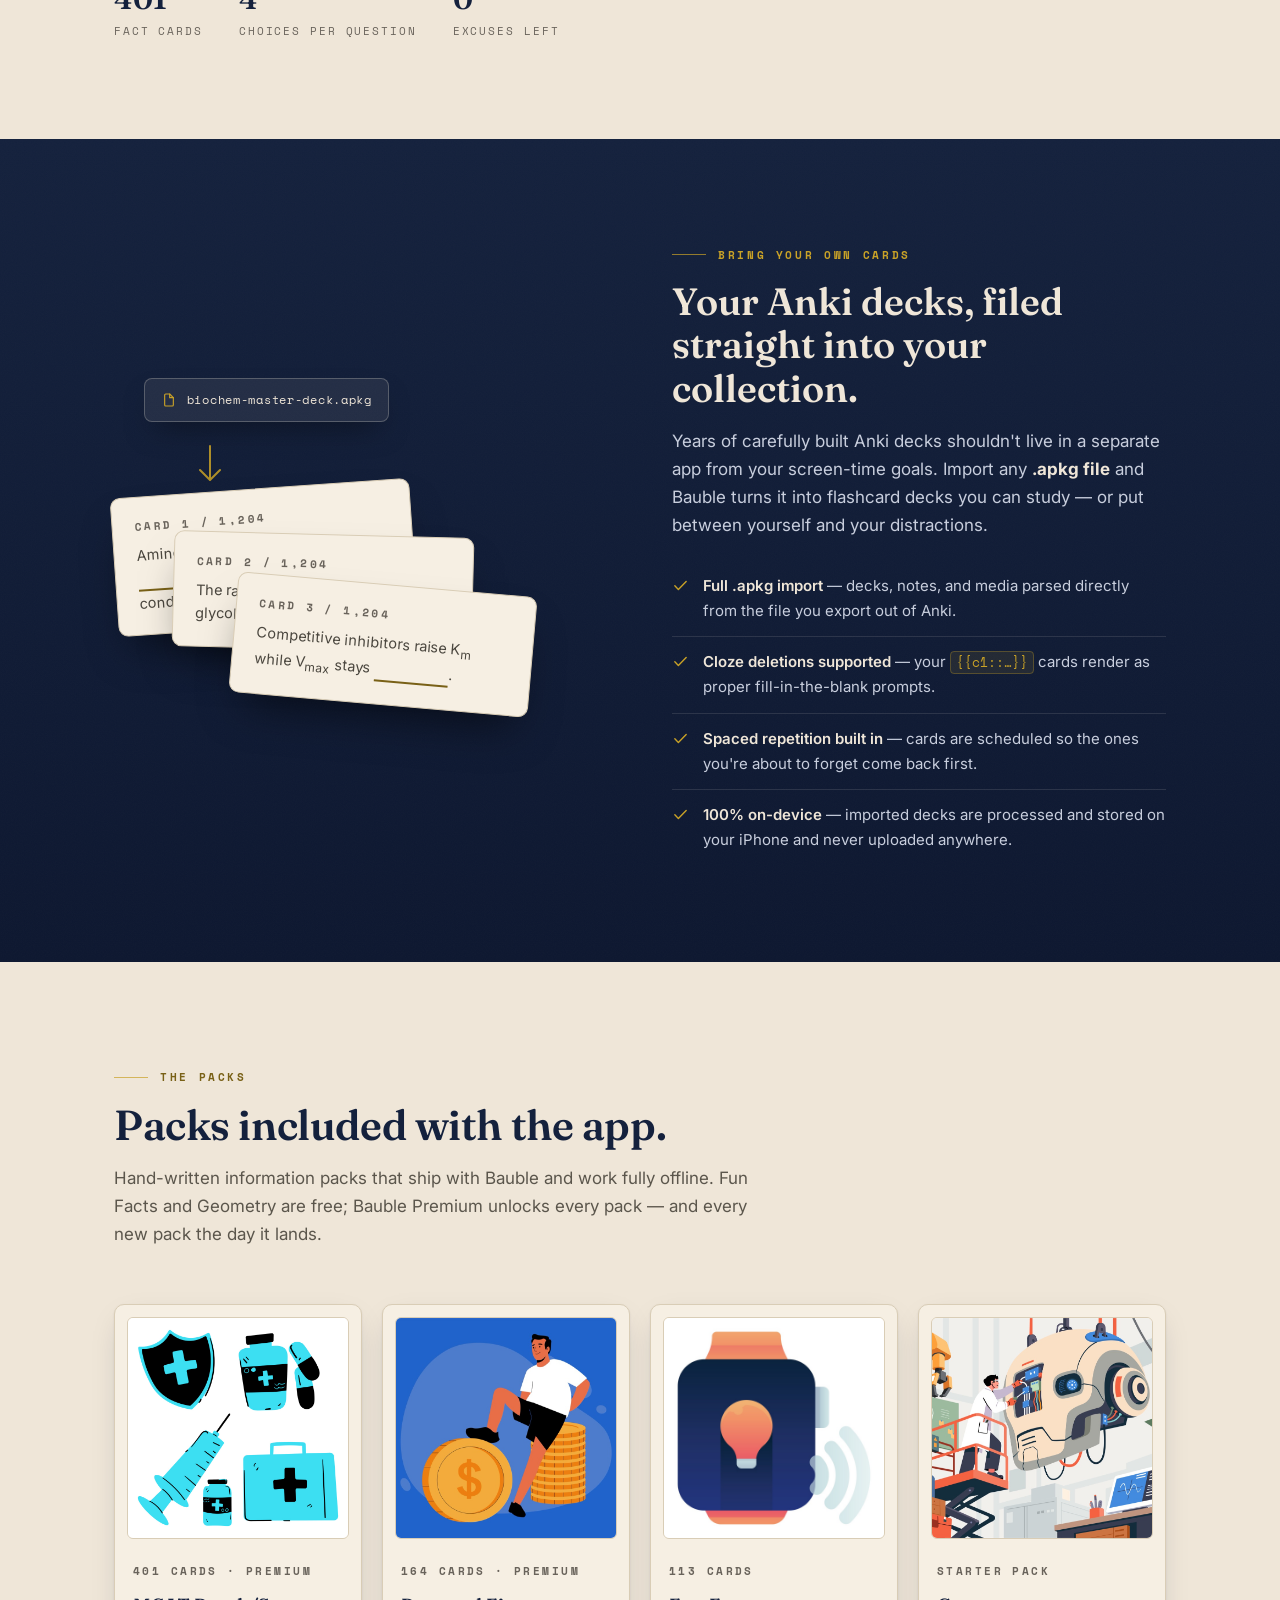
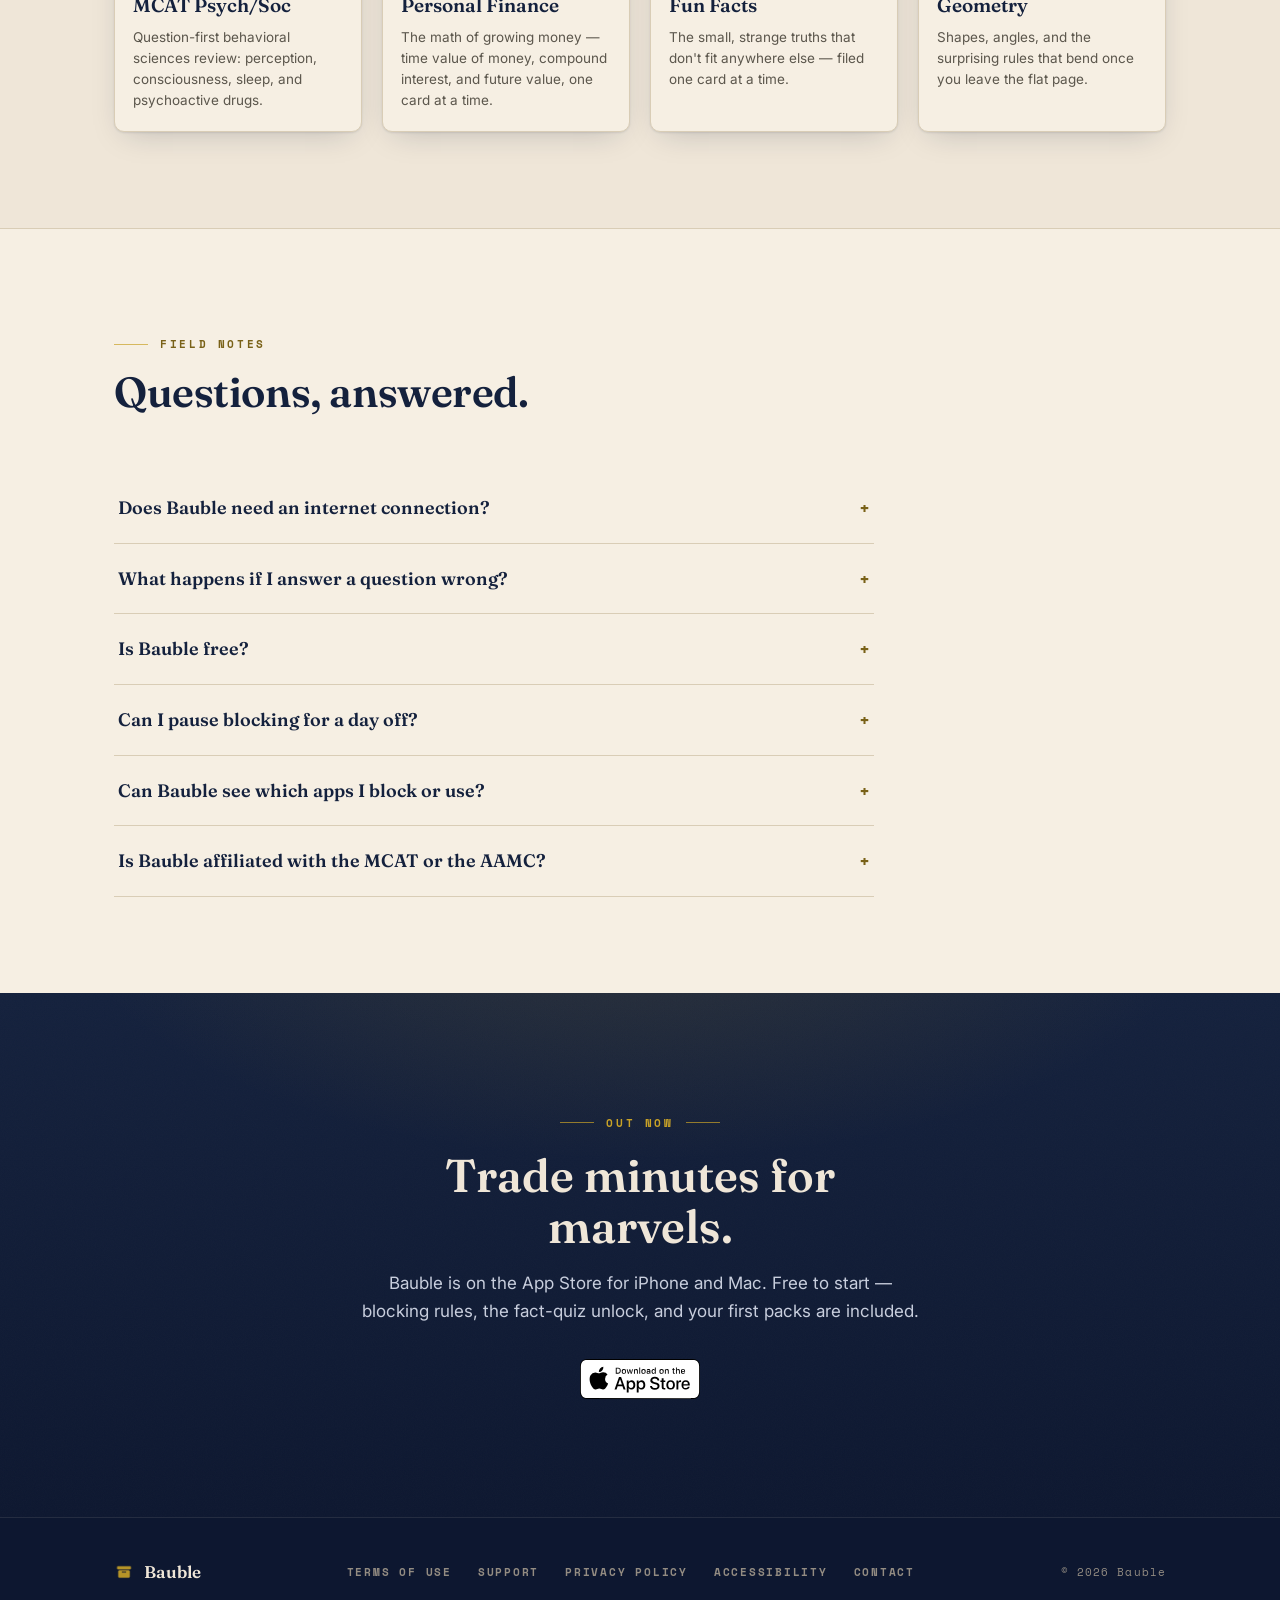
==== commit 24ef071b: "Launch the site: real App Store links and download badge Bauble is live on the App Store, but the si" ====
--- a/index.html
+++ b/index.html
@@ -6,7 +6,7 @@
   <title>Bauble — Learn facts, earn screen time</title>
   <meta name="description" content="Bauble blocks your distracting apps on rules you set. Learn a fact, answer one question, earn your screen time. Includes a 401-card MCAT Psych/Soc pack and Anki deck import.">
   <meta property="og:title" content="Bauble — Learn facts, earn screen time">
-  <meta property="og:description" content="Block distracting apps. Learn a fact, answer a question, earn your screen time. A pocketful of small treasures for iOS.">
+  <meta property="og:description" content="Block distracting apps. Learn a fact, answer a question, earn your screen time. A pocketful of small treasures, now on the App Store for iPhone and Mac.">
   <meta property="og:type" content="website">
   <meta name="theme-color" content="#14213D">
   <link rel="icon" type="image/png" href="assets/app-icon.png">
@@ -36,7 +36,7 @@
         <a href="#packs">Packs</a>
         <a href="#faq">FAQ</a>
       </div>
-      <span class="pill">Coming soon</span>
+      <a class="pill" href="https://apps.apple.com/us/app/bauble-screentime-flashcards/id6789819513">Get the app</a>
     </div>
   </nav>
 
@@ -50,10 +50,12 @@
         <h1>Learn a fact, <em>earn your time.</em></h1>
         <p class="lede">Bauble blocks your distracting apps on rules you set. To get back in early, read one short, genuinely interesting fact and answer a single question about it. Get it right — the fact joins your collection, and your apps unlock for the minutes you chose.</p>
         <div class="hero-ctas">
-          <span class="btn-gold">Coming soon to the App&nbsp;Store</span>
+          <a class="btn-badge" href="https://apps.apple.com/us/app/bauble-screentime-flashcards/id6789819513">
+            <img src="assets/app-store-badge.svg" alt="Download Bauble on the App Store" width="120" height="40">
+          </a>
           <a class="btn-ghost" href="#how">See how it works</a>
         </div>
-        <p class="hero-footnote">iOS &middot; Offline-first &middot; No ads, no analytics</p>
+        <p class="hero-footnote">iPhone &amp; Mac &middot; Offline-first &middot; No ads, no analytics</p>
       </div>
 
       <!-- signature fact-card flip -->
@@ -311,7 +313,7 @@
         </details>
         <details class="faq-item">
           <summary>Is Bauble free?</summary>
-          <p class="faq-a">The core loop is — blocking rules, the fact-quiz unlock, the Fun Facts and Geometry packs, and the collection. Bauble Premium (monthly or yearly) unlocks every pack, unlimited Anki decks, and unlimited blocking rules.</p>
+          <p class="faq-a">The core loop is — blocking rules, the fact-quiz unlock, the Fun Facts and Geometry packs, and the collection. Bauble Premium unlocks every pack, unlimited Anki decks, and unlimited blocking rules: $8.99 a month or $59.99 a year (US pricing; the App Store shows your local price).</p>
         </details>
         <details class="faq-item">
           <summary>Can I pause blocking for a day off?</summary>
@@ -332,10 +334,12 @@
   <!-- ============ CLOSING CTA ============ -->
   <section class="closing grain">
     <div class="container">
-      <span class="eyebrow">Opening soon</span>
+      <span class="eyebrow">Out now</span>
       <h2>Trade minutes for marvels.</h2>
-      <p>Bauble is coming soon to the App Store for iPhone. Until then, the first cards are being carefully written.</p>
-      <span class="btn-gold">Coming soon to the App&nbsp;Store</span>
+      <p>Bauble is on the App Store for iPhone and Mac. Free to start &mdash; blocking rules, the fact-quiz unlock, and your first packs are included.</p>
+      <a class="btn-badge" href="https://apps.apple.com/us/app/bauble-screentime-flashcards/id6789819513">
+        <img src="assets/app-store-badge.svg" alt="Download Bauble on the App Store" width="120" height="40">
+      </a>
     </div>
   </section>
 
--- a/styles.css
+++ b/styles.css
@@ -201,6 +201,11 @@
   padding: 7px 14px;
   white-space: nowrap;
 }
+a.pill {
+  text-decoration: none;
+  transition: border-color 0.25s ease, background 0.25s ease;
+}
+a.pill:hover { border-color: var(--gold); background: var(--gold-soft); }
 
 @media (max-width: 760px) {
   .nav-links { display: none; }
@@ -250,23 +255,17 @@
   gap: 20px;
   flex-wrap: wrap;
 }
-.btn-gold {
-  display: inline-flex;
-  align-items: center;
-  gap: 10px;
-  font-family: var(--font-mono);
-  font-size: 12px;
-  font-weight: 700;
-  letter-spacing: 0.16em;
-  text-transform: uppercase;
-  color: var(--ink-navy);
-  background: var(--gold);
-  border: none;
-  border-radius: 6px;
-  padding: 15px 24px;
-  cursor: default;
-  box-shadow: 0 8px 24px -8px rgba(201, 162, 39, 0.5);
-}
+/* Apple's official badge artwork — never recolour, crop, or add to the SVG
+   itself; hover treatment lives on the link wrapper only. */
+.btn-badge {
+  display: inline-block;
+  line-height: 0;
+  border-radius: 8px;
+  transition: transform 0.25s ease, opacity 0.25s ease;
+}
+.btn-badge img { display: block; height: 40px; width: auto; }
+.btn-badge:hover { transform: translateY(-2px); opacity: 0.9; }
+
 .btn-ghost {
   font-family: var(--font-mono);
   font-size: 12px;
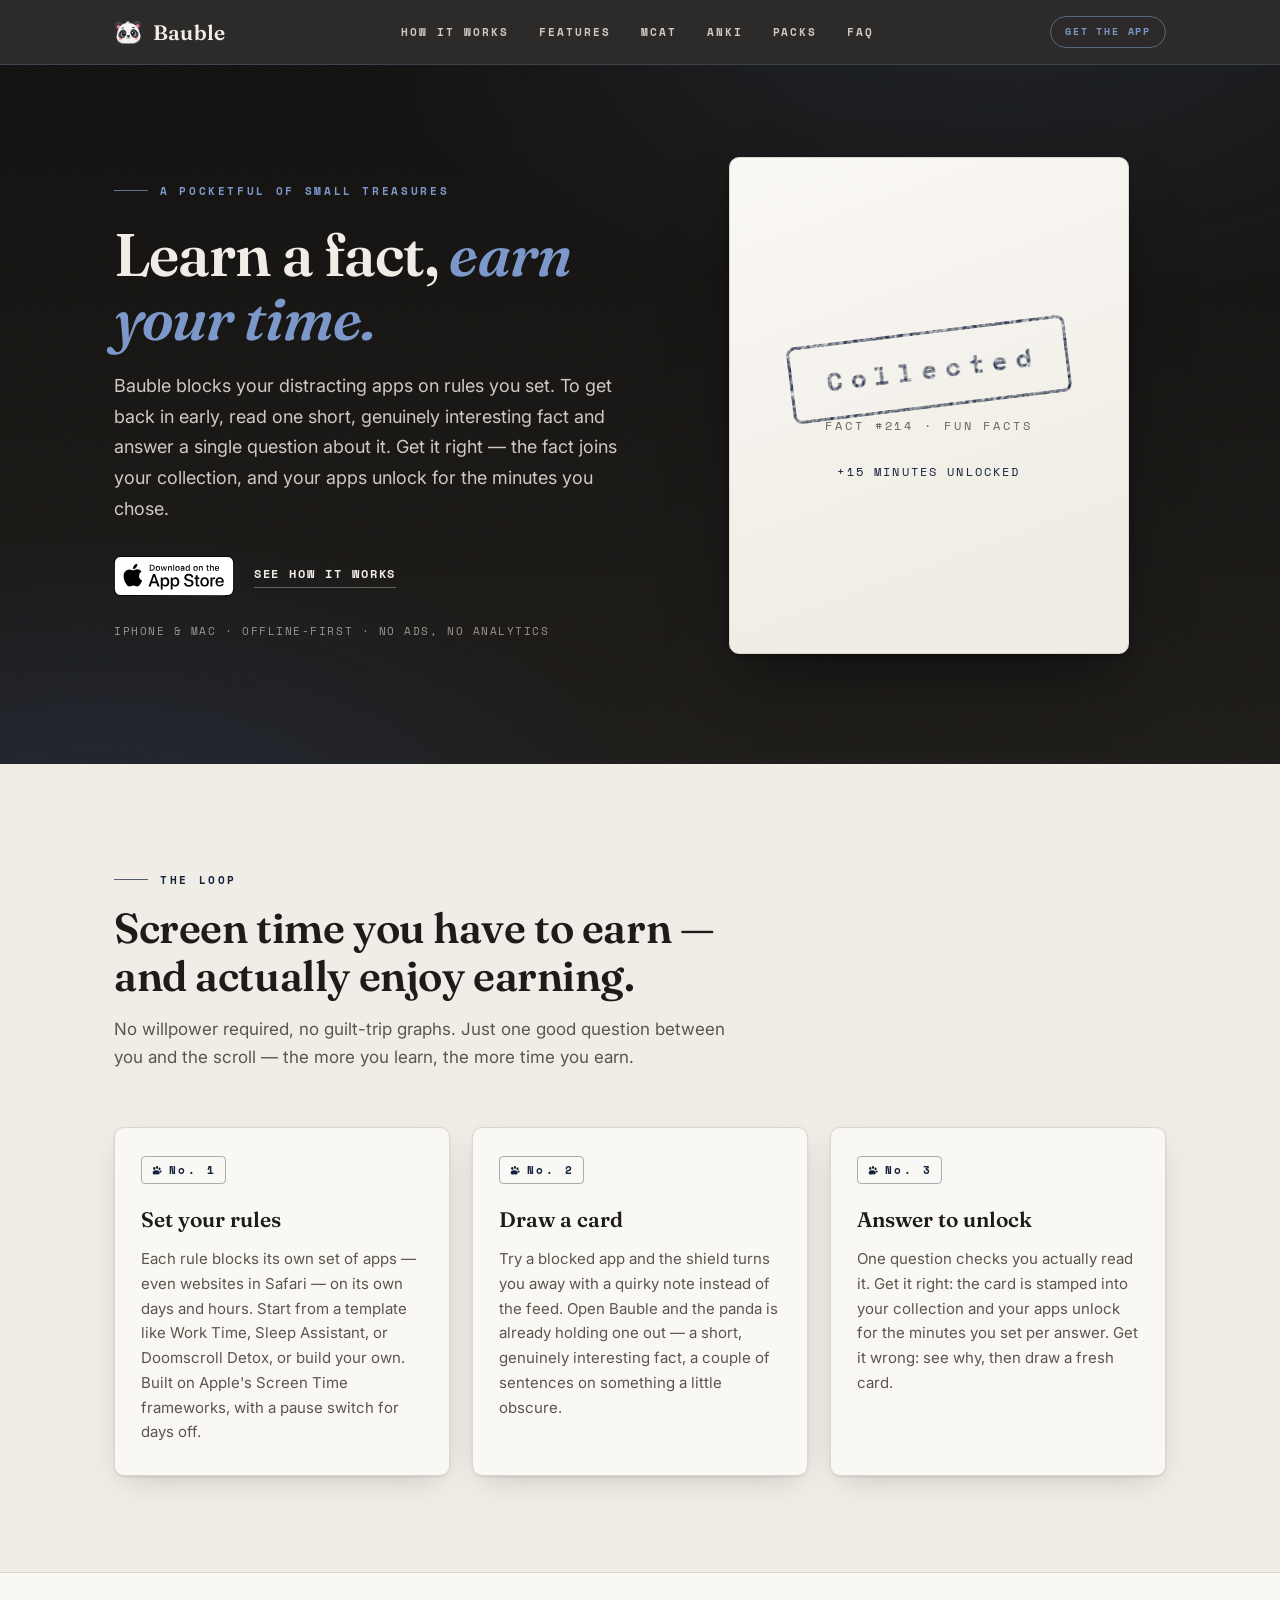
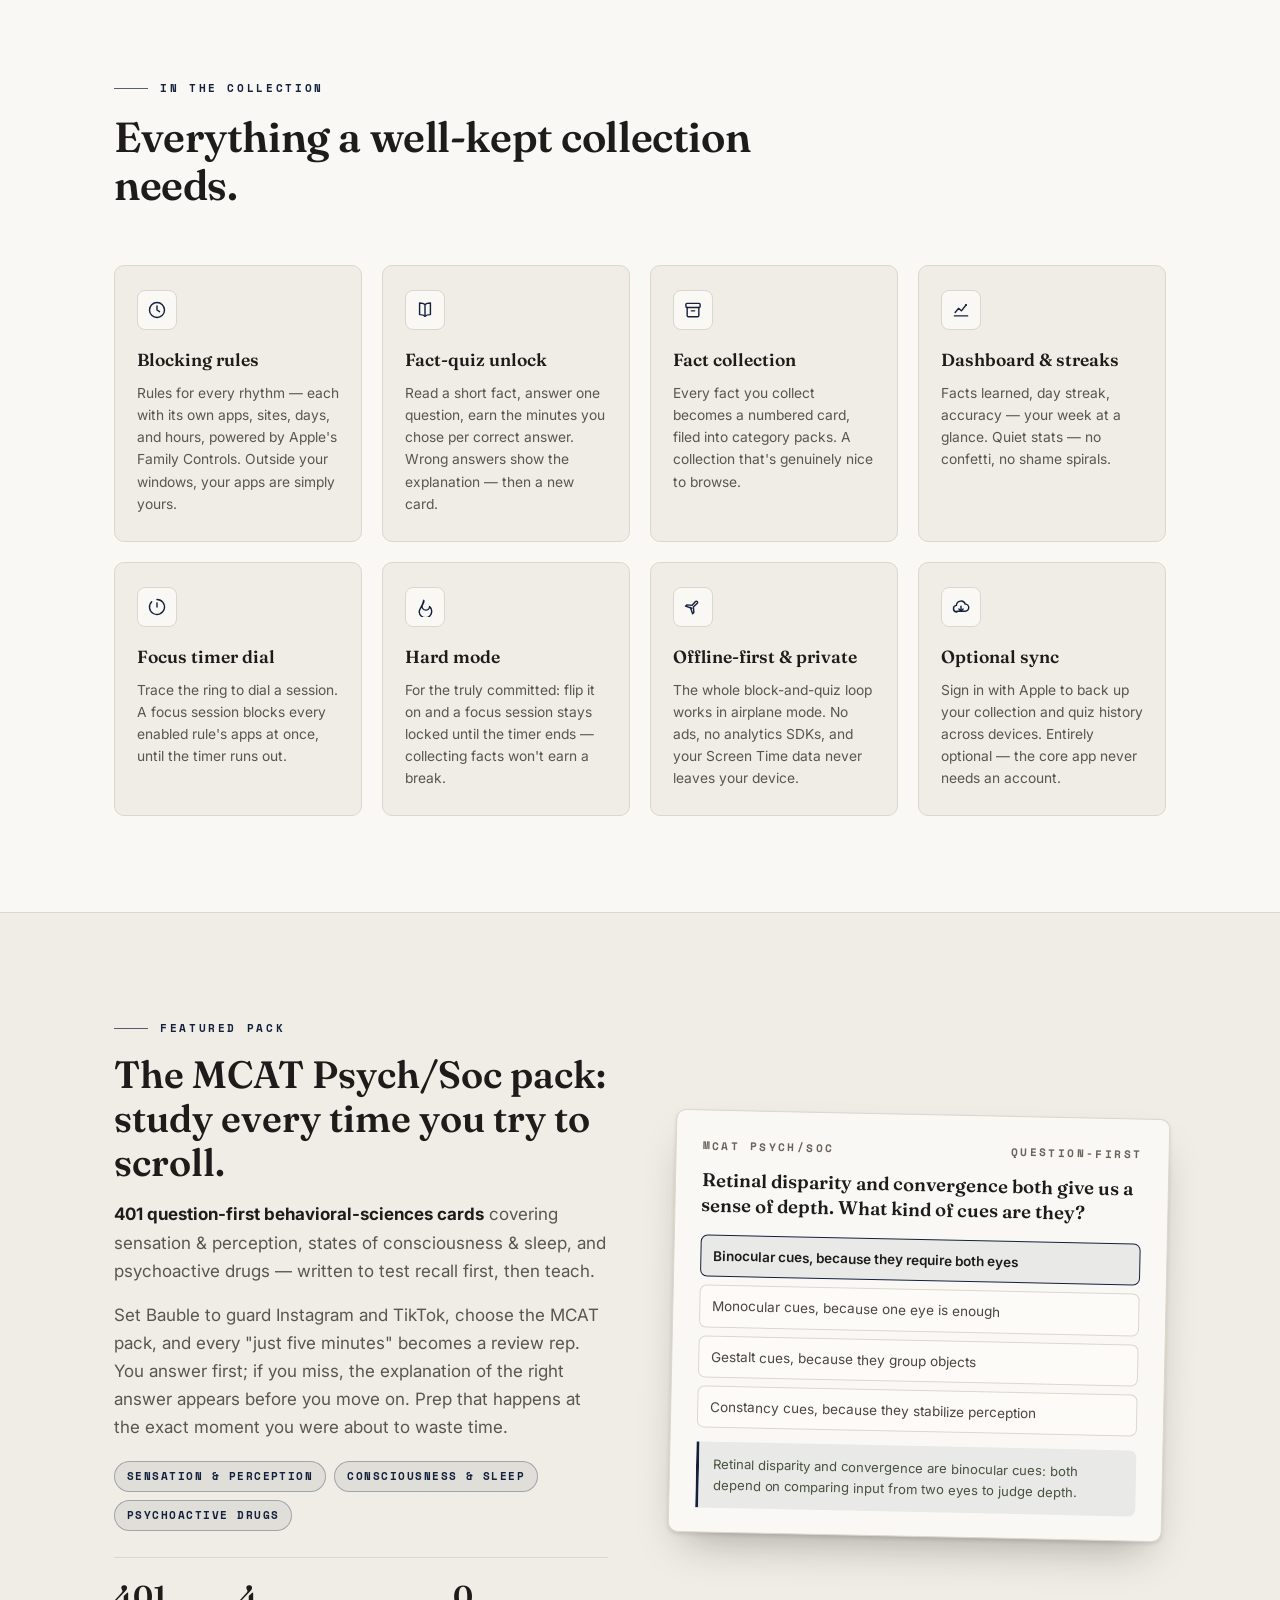
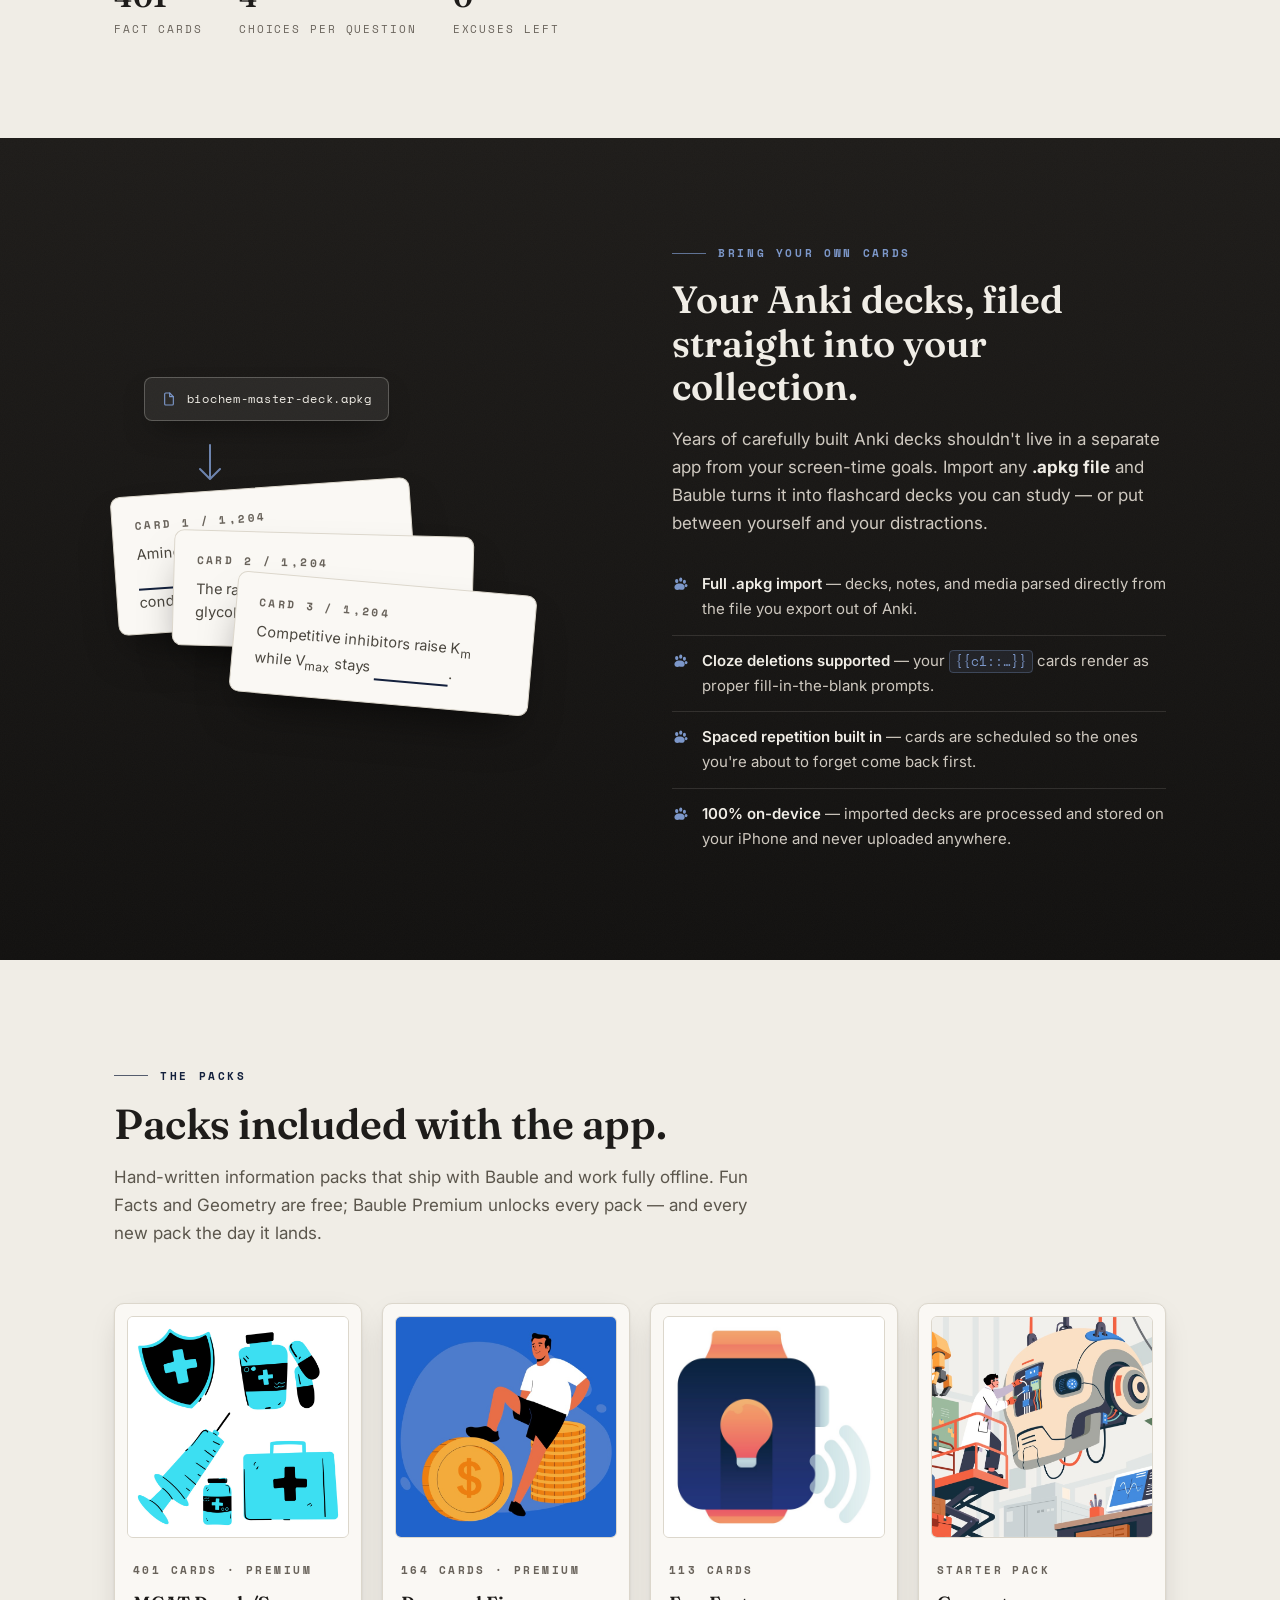
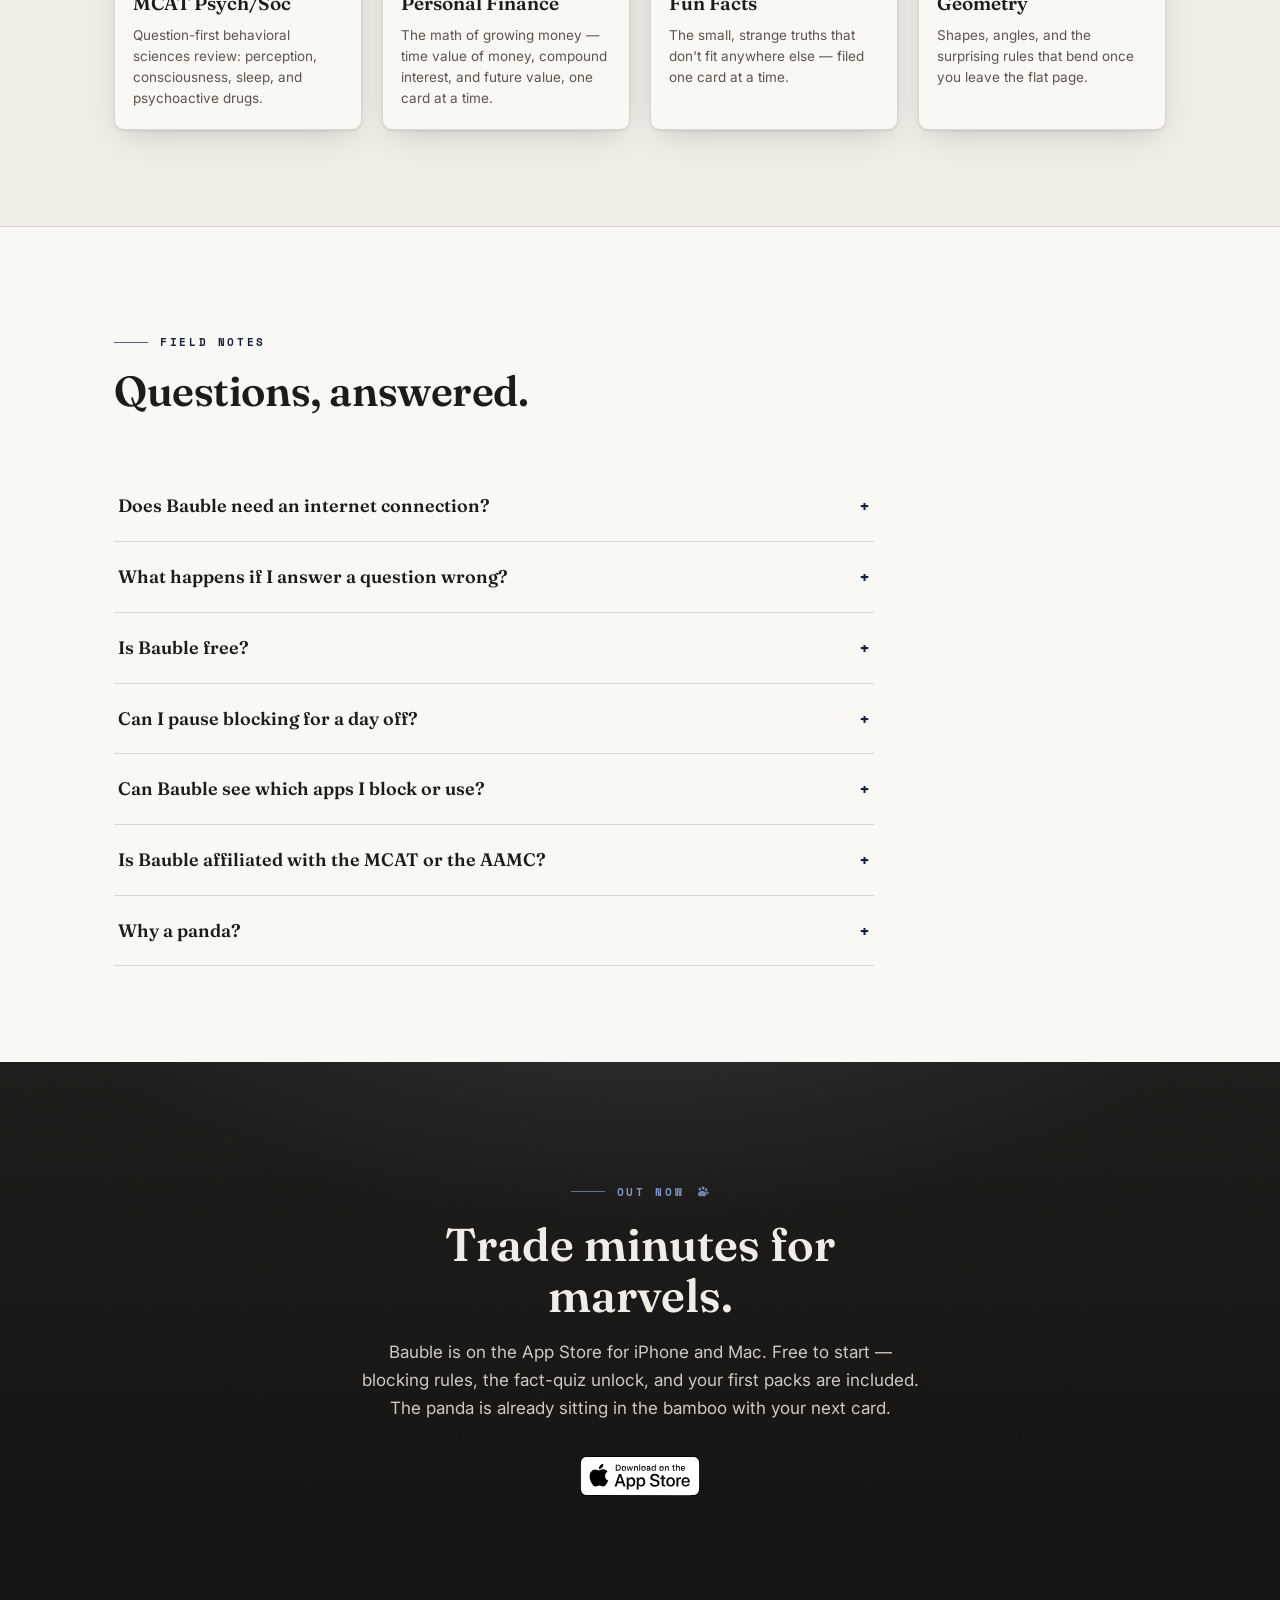
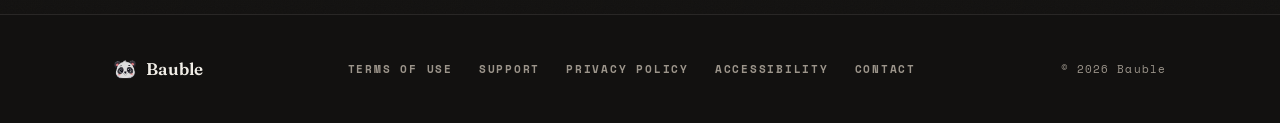
==== commit 83495b96: "Repaint the site in the panda theme Swap the navy/parchment/gold palette for panda ink and the app's" ====
--- a/index.html
+++ b/index.html
@@ -8,7 +8,7 @@
   <meta property="og:title" content="Bauble — Learn facts, earn screen time">
   <meta property="og:description" content="Block distracting apps. Learn a fact, answer a question, earn your screen time. A pocketful of small treasures, now on the App Store for iPhone and Mac.">
   <meta property="og:type" content="website">
-  <meta name="theme-color" content="#14213D">
+  <meta name="theme-color" content="#1E1C1A">
   <link rel="icon" type="image/png" href="assets/app-icon.png">
   <link rel="apple-touch-icon" href="assets/apple-touch-icon.png">
   <link rel="preconnect" href="https://fonts.googleapis.com">
@@ -25,7 +25,7 @@
   <nav class="site-nav">
     <div class="container">
       <a class="brand" href="#top">
-        <img src="assets/wordmark.png" alt="">
+        <img src="assets/panda-mark.png" alt="">
         <span>Bauble</span>
       </a>
       <div class="nav-links">
@@ -64,7 +64,7 @@
           <div class="card-face card-front">
             <div class="card-meta">
               <span class="tag">Fact #214</span>
-              <span class="tag"><span class="dot">&#9670;</span> Fun Facts</span>
+              <span class="tag"><span class="dot"><svg class="leaf" viewBox="0 0 24 24" fill="currentColor" aria-hidden="true"><path d="M20.5 3.2c-7.4-.6-12 1.6-14.5 5-2.4 3.3-2.1 7.3-.3 9.9l-2.2 2.3 1.4 1.4 2.2-2.3c2.7 1.7 6.7 1.8 9.8-.7 3.5-2.8 5.5-7.8 3.6-15.6zM8 17.5c-1-1.8-1-4.4.7-6.7 1.8-2.5 5.1-4.3 10.3-4.4-1 4.6-2.8 7.6-5.1 9.1-2.1 1.4-4.4 1.5-5.9 2z"/></svg></span> Fun Facts</span>
             </div>
             <p class="card-title">Honey Never Spoils</p>
             <p class="fact-body">Archaeologists have opened Egyptian tombs and found pots of honey over 3,000 years old — still perfectly edible. Honey's low moisture and high acidity make it a place where almost nothing can grow.</p>
@@ -94,17 +94,17 @@
       </div>
       <div class="steps">
         <div class="step-card reveal" style="--d:0s">
-          <span class="step-no">No. 1</span>
+          <span class="step-no"><svg class="paw" viewBox="0 0 24 24" fill="currentColor" aria-hidden="true"><ellipse cx="7.1" cy="7.6" rx="2.5" ry="3.1"/><ellipse cx="13.1" cy="5.6" rx="2.4" ry="3.2"/><ellipse cx="18.6" cy="8.6" rx="2.3" ry="2.9"/><ellipse cx="21.1" cy="14.4" rx="2.1" ry="2.5"/><path d="M12.9 11.3c3 0 6.2 2.6 6.2 5.6 0 2.4-2 3.9-4.4 3.9-1.3 0-2.2-.5-3.4-.5s-2.1.6-3.4.6c-2.4 0-4.3-1.5-4.3-3.9 0-3.1 3.2-5.7 6.2-5.7z"/></svg>No. 1</span>
           <h3>Set your rules</h3>
           <p>Each rule blocks its own set of apps — even websites in Safari — on its own days and hours. Start from a template like Work Time, Sleep Assistant, or Doomscroll Detox, or build your own. Built on Apple's Screen Time frameworks, with a pause switch for days off.</p>
         </div>
         <div class="step-card reveal" style="--d:0.12s">
-          <span class="step-no">No. 2</span>
+          <span class="step-no"><svg class="paw" viewBox="0 0 24 24" fill="currentColor" aria-hidden="true"><ellipse cx="7.1" cy="7.6" rx="2.5" ry="3.1"/><ellipse cx="13.1" cy="5.6" rx="2.4" ry="3.2"/><ellipse cx="18.6" cy="8.6" rx="2.3" ry="2.9"/><ellipse cx="21.1" cy="14.4" rx="2.1" ry="2.5"/><path d="M12.9 11.3c3 0 6.2 2.6 6.2 5.6 0 2.4-2 3.9-4.4 3.9-1.3 0-2.2-.5-3.4-.5s-2.1.6-3.4.6c-2.4 0-4.3-1.5-4.3-3.9 0-3.1 3.2-5.7 6.2-5.7z"/></svg>No. 2</span>
           <h3>Draw a card</h3>
-          <p>Try a blocked app and the shield turns you away with a quirky note instead of the feed. Open Bauble and draw a card — a short, genuinely interesting fact, a couple of sentences on something a little obscure.</p>
+          <p>Try a blocked app and the shield turns you away with a quirky note instead of the feed. Open Bauble and the panda is already holding one out — a short, genuinely interesting fact, a couple of sentences on something a little obscure.</p>
         </div>
         <div class="step-card reveal" style="--d:0.24s">
-          <span class="step-no">No. 3</span>
+          <span class="step-no"><svg class="paw" viewBox="0 0 24 24" fill="currentColor" aria-hidden="true"><ellipse cx="7.1" cy="7.6" rx="2.5" ry="3.1"/><ellipse cx="13.1" cy="5.6" rx="2.4" ry="3.2"/><ellipse cx="18.6" cy="8.6" rx="2.3" ry="2.9"/><ellipse cx="21.1" cy="14.4" rx="2.1" ry="2.5"/><path d="M12.9 11.3c3 0 6.2 2.6 6.2 5.6 0 2.4-2 3.9-4.4 3.9-1.3 0-2.2-.5-3.4-.5s-2.1.6-3.4.6c-2.4 0-4.3-1.5-4.3-3.9 0-3.1 3.2-5.7 6.2-5.7z"/></svg>No. 3</span>
           <h3>Answer to unlock</h3>
           <p>One question checks you actually read it. Get it right: the card is stamped into your collection and your apps unlock for the minutes you set per answer. Get it wrong: see why, then draw a fresh card.</p>
         </div>
@@ -230,19 +230,19 @@
         <p>Years of carefully built Anki decks shouldn't live in a separate app from your screen-time goals. Import any <strong>.apkg file</strong> and Bauble turns it into flashcard decks you can study — or put between yourself and your distractions.</p>
         <ul class="anki-list">
           <li>
-            <span class="li-icon"><svg viewBox="0 0 24 24" fill="none" stroke="currentColor" stroke-width="2" stroke-linecap="round" stroke-linejoin="round"><path d="M4 12.5l5 5L20 6.5"/></svg></span>
+            <span class="li-icon"><svg class="paw" viewBox="0 0 24 24" fill="currentColor" aria-hidden="true"><ellipse cx="7.1" cy="7.6" rx="2.5" ry="3.1"/><ellipse cx="13.1" cy="5.6" rx="2.4" ry="3.2"/><ellipse cx="18.6" cy="8.6" rx="2.3" ry="2.9"/><ellipse cx="21.1" cy="14.4" rx="2.1" ry="2.5"/><path d="M12.9 11.3c3 0 6.2 2.6 6.2 5.6 0 2.4-2 3.9-4.4 3.9-1.3 0-2.2-.5-3.4-.5s-2.1.6-3.4.6c-2.4 0-4.3-1.5-4.3-3.9 0-3.1 3.2-5.7 6.2-5.7z"/></svg></span>
             <span><strong>Full .apkg import</strong> — decks, notes, and media parsed directly from the file you export out of Anki.</span>
           </li>
           <li>
-            <span class="li-icon"><svg viewBox="0 0 24 24" fill="none" stroke="currentColor" stroke-width="2" stroke-linecap="round" stroke-linejoin="round"><path d="M4 12.5l5 5L20 6.5"/></svg></span>
+            <span class="li-icon"><svg class="paw" viewBox="0 0 24 24" fill="currentColor" aria-hidden="true"><ellipse cx="7.1" cy="7.6" rx="2.5" ry="3.1"/><ellipse cx="13.1" cy="5.6" rx="2.4" ry="3.2"/><ellipse cx="18.6" cy="8.6" rx="2.3" ry="2.9"/><ellipse cx="21.1" cy="14.4" rx="2.1" ry="2.5"/><path d="M12.9 11.3c3 0 6.2 2.6 6.2 5.6 0 2.4-2 3.9-4.4 3.9-1.3 0-2.2-.5-3.4-.5s-2.1.6-3.4.6c-2.4 0-4.3-1.5-4.3-3.9 0-3.1 3.2-5.7 6.2-5.7z"/></svg></span>
             <span><strong>Cloze deletions supported</strong> — your <code>{{c1::…}}</code> cards render as proper fill-in-the-blank prompts.</span>
           </li>
           <li>
-            <span class="li-icon"><svg viewBox="0 0 24 24" fill="none" stroke="currentColor" stroke-width="2" stroke-linecap="round" stroke-linejoin="round"><path d="M4 12.5l5 5L20 6.5"/></svg></span>
+            <span class="li-icon"><svg class="paw" viewBox="0 0 24 24" fill="currentColor" aria-hidden="true"><ellipse cx="7.1" cy="7.6" rx="2.5" ry="3.1"/><ellipse cx="13.1" cy="5.6" rx="2.4" ry="3.2"/><ellipse cx="18.6" cy="8.6" rx="2.3" ry="2.9"/><ellipse cx="21.1" cy="14.4" rx="2.1" ry="2.5"/><path d="M12.9 11.3c3 0 6.2 2.6 6.2 5.6 0 2.4-2 3.9-4.4 3.9-1.3 0-2.2-.5-3.4-.5s-2.1.6-3.4.6c-2.4 0-4.3-1.5-4.3-3.9 0-3.1 3.2-5.7 6.2-5.7z"/></svg></span>
             <span><strong>Spaced repetition built in</strong> — cards are scheduled so the ones you're about to forget come back first.</span>
           </li>
           <li>
-            <span class="li-icon"><svg viewBox="0 0 24 24" fill="none" stroke="currentColor" stroke-width="2" stroke-linecap="round" stroke-linejoin="round"><path d="M4 12.5l5 5L20 6.5"/></svg></span>
+            <span class="li-icon"><svg class="paw" viewBox="0 0 24 24" fill="currentColor" aria-hidden="true"><ellipse cx="7.1" cy="7.6" rx="2.5" ry="3.1"/><ellipse cx="13.1" cy="5.6" rx="2.4" ry="3.2"/><ellipse cx="18.6" cy="8.6" rx="2.3" ry="2.9"/><ellipse cx="21.1" cy="14.4" rx="2.1" ry="2.5"/><path d="M12.9 11.3c3 0 6.2 2.6 6.2 5.6 0 2.4-2 3.9-4.4 3.9-1.3 0-2.2-.5-3.4-.5s-2.1.6-3.4.6c-2.4 0-4.3-1.5-4.3-3.9 0-3.1 3.2-5.7 6.2-5.7z"/></svg></span>
             <span><strong>100% on-device</strong> — imported decks are processed and stored on your iPhone and never uploaded anywhere.</span>
           </li>
         </ul>
@@ -327,6 +327,10 @@
           <summary>Is Bauble affiliated with the MCAT or the AAMC?</summary>
           <p class="faq-a">No. The MCAT Psych/Soc pack is independent study material. Bauble is not affiliated with, endorsed by, or sponsored by the AAMC or any examination body, and we make no promises about test scores.</p>
         </details>
+        <details class="faq-item">
+          <summary>Why a panda?</summary>
+          <p class="faq-a">Pandas spend most of the day doing one thing slowly and thoroughly, and they are famously hard to rush. That is roughly the posture Bauble is after &mdash; not a warden shouting at you, just a small, patient animal sitting between you and the scroll, holding out a card.</p>
+        </details>
       </div>
     </div>
   </section>
@@ -336,7 +340,7 @@
     <div class="container">
       <span class="eyebrow">Out now</span>
       <h2>Trade minutes for marvels.</h2>
-      <p>Bauble is on the App Store for iPhone and Mac. Free to start &mdash; blocking rules, the fact-quiz unlock, and your first packs are included.</p>
+      <p>Bauble is on the App Store for iPhone and Mac. Free to start &mdash; blocking rules, the fact-quiz unlock, and your first packs are included. The panda is already sitting in the bamboo with your next card.</p>
       <a class="btn-badge" href="https://apps.apple.com/us/app/bauble-screentime-flashcards/id6789819513">
         <img src="assets/app-store-badge.svg" alt="Download Bauble on the App Store" width="120" height="40">
       </a>
@@ -349,7 +353,7 @@
   <footer class="site-footer">
     <div class="container">
       <div class="footer-brand">
-        <img src="assets/wordmark.png" alt="">
+        <img src="assets/panda-mark.png" alt="">
         <span>Bauble</span>
       </div>
       <div class="footer-links">
@@ -394,5 +398,6 @@
 
     document.getElementById('year').textContent = new Date().getFullYear();
   </script>
+  <script src="in-app-browser.js" defer></script>
 </body>
 </html>
--- a/styles.css
+++ b/styles.css
@@ -1,37 +1,51 @@
 /* ============================================================
    Bauble — card system
-   Palette (exact tokens from the app spec):
-   ink-navy #14213D · parchment #EFE6D8 · gold #C9A227
-   moss #4C6444 · ember #E1603D · ash #8B8378
+   Panda palette:
+   panda-ink #1E1C1A · paper #F0EDE6 · app navy #14213D
+   lifted navy #7C97C9 · link blue #2E4F8F · ember #E1603D · ash #69635B
+
+   The token names below (--ink-navy, --gold) are historical — they are
+   the slots the whole sheet is wired to, so the panda theme repaints
+   their values rather than renaming ~200 usages.
    ============================================================ */
 
 :root {
-  --ink-navy: #14213D;
-  --ink-deep: #0D1730;
-  --parchment: #EFE6D8;
-  --parchment-bright: #F6EFE3;
-  --parchment-line: #D9CDB6;
-  --gold: #C9A227;
-  --gold-soft: rgba(201, 162, 39, 0.14);
-  /* Gold reads at 6.6:1 on navy but only 2.0:1 on parchment, so text-on-light
-     uses a darkened gold; --gold stays for dark grounds, rules, and icons. */
-  --gold-text: #796117;
-  --moss: #4C6444;
+  --ink-navy: #1E1C1A;
+  --ink-deep: #121110;
+  --parchment: #F0EDE6;
+  --parchment-bright: #FAF8F4;
+  --parchment-line: #DCD7CC;
+  /* The app's navy is 1.06:1 on panda ink — invisible — so the accent is
+     split by ground: --gold-text is the app's own #14213D for anything on
+     paper, --gold is that navy lifted until it clears 4.5:1 on the dark. */
+  --gold: #7C97C9;
+  --gold-soft: rgba(124, 151, 201, 0.14);
+  --gold-text: #14213D;
+  /* tint of the app navy, for fills and borders on light grounds */
+  --navy-soft: rgba(20, 33, 61, 0.07);
+  /* links and secondary marks on paper — blue enough to read as a link
+     next to the near-black body text, which the full navy is not */
+  --moss: #2E4F8F;
+  /* one focus ring for both grounds: 3.8:1 on ink, 3.75:1 on paper */
+  --focus: #5878B8;
   --ember: #E1603D;
   /* Muted greys, split by ground so both clear 4.5:1 for small text. */
   --ash: #69635B;
-  --ash-on-dark: #938C82;
+  --ash-on-dark: #9C958B;
   --ink-text: #232323;
-  --navy-text: #C8CEDD;
+  --navy-text: #CFC9C0;
 
   --font-display: "Fraunces", "Iowan Old Style", Georgia, serif;
   --font-body: "Inter", -apple-system, "Helvetica Neue", sans-serif;
   --font-mono: "Space Mono", "SF Mono", Menlo, monospace;
 
+  /* paw silhouette, for mask-image accents */
+  --paw-mask: url("data:image/svg+xml,<svg xmlns='http%3A//www.w3.org/2000/svg' viewBox='0 0 24 24' fill='%23000'><ellipse cx='7.1' cy='7.6' rx='2.5' ry='3.1'/><ellipse cx='13.1' cy='5.6' rx='2.4' ry='3.2'/><ellipse cx='18.6' cy='8.6' rx='2.3' ry='2.9'/><ellipse cx='21.1' cy='14.4' rx='2.1' ry='2.5'/><path d='M12.9 11.3c3 0 6.2 2.6 6.2 5.6 0 2.4-2 3.9-4.4 3.9-1.3 0-2.2-.5-3.4-.5s-2.1.6-3.4.6c-2.4 0-4.3-1.5-4.3-3.9 0-3.1 3.2-5.7 6.2-5.7z'/></svg>");
+
   --container: 1100px;
   --radius: 10px;
-  --shadow-card: 0 1px 2px rgba(20, 33, 61, 0.10), 0 10px 30px -12px rgba(20, 33, 61, 0.25);
-  --shadow-lift: 0 2px 4px rgba(20, 33, 61, 0.12), 0 22px 44px -16px rgba(20, 33, 61, 0.35);
+  --shadow-card: 0 1px 2px rgba(30, 28, 26, 0.10), 0 10px 30px -12px rgba(30, 28, 26, 0.25);
+  --shadow-lift: 0 2px 4px rgba(30, 28, 26, 0.12), 0 22px 44px -16px rgba(30, 28, 26, 0.35);
 }
 
 * { margin: 0; padding: 0; box-sizing: border-box; }
@@ -59,7 +73,7 @@
 
 /* ---------- keyboard access ---------- */
 :focus-visible {
-  outline: 2px solid var(--gold);
+  outline: 2px solid var(--focus);
   outline-offset: 3px;
   border-radius: 3px;
 }
@@ -109,7 +123,7 @@
   content: "";
   width: 34px;
   height: 1px;
-  background: var(--gold);
+  background: currentColor;
   opacity: 0.7;
 }
 
@@ -134,10 +148,10 @@
   position: sticky;
   top: 0;
   z-index: 50;
-  background: rgba(13, 23, 48, 0.88);
+  background: rgba(18, 17, 16, 0.88);
   backdrop-filter: blur(14px);
   -webkit-backdrop-filter: blur(14px);
-  border-bottom: 1px solid rgba(201, 162, 39, 0.22);
+  border-bottom: 1px solid rgba(124, 151, 201, 0.22);
 }
 .site-nav .container {
   display: flex;
@@ -151,7 +165,7 @@
   gap: 11px;
   text-decoration: none;
 }
-.brand img { width: 26px; height: 26px; }
+.brand img { width: 28px; height: 28px; }
 .brand span {
   font-family: var(--font-display);
   font-weight: 600;
@@ -196,7 +210,7 @@
   letter-spacing: 0.18em;
   text-transform: uppercase;
   color: var(--gold);
-  border: 1px solid rgba(201, 162, 39, 0.55);
+  border: 1px solid rgba(124, 151, 201, 0.55);
   border-radius: 999px;
   padding: 7px 14px;
   white-space: nowrap;
@@ -216,8 +230,8 @@
    ============================================================ */
 .hero {
   background:
-    radial-gradient(1100px 520px at 78% -10%, rgba(201, 162, 39, 0.13), transparent 60%),
-    radial-gradient(900px 500px at 8% 110%, rgba(76, 100, 68, 0.18), transparent 60%),
+    radial-gradient(1100px 520px at 78% -10%, rgba(124, 151, 201, 0.13), transparent 60%),
+    radial-gradient(900px 500px at 8% 110%, rgba(46, 79, 143, 0.22), transparent 60%),
     linear-gradient(180deg, var(--ink-deep) 0%, var(--ink-navy) 100%);
   color: var(--parchment);
   overflow: hidden;
@@ -274,7 +288,7 @@
   text-transform: uppercase;
   color: var(--parchment);
   text-decoration: none;
-  border-bottom: 1px solid rgba(239, 230, 216, 0.35);
+  border-bottom: 1px solid rgba(240, 237, 230, 0.35);
   padding-bottom: 3px;
   transition: border-color 0.25s ease, color 0.25s ease;
 }
@@ -332,7 +346,8 @@
   color: var(--ash);
   margin-bottom: 16px;
 }
-.card-meta .dot { color: var(--gold); }
+.card-meta .dot { color: var(--gold-text); }
+.card-meta .dot .leaf { width: 12px; height: 12px; vertical-align: -2px; }
 .card-face .card-title {
   font-family: var(--font-display);
   font-size: 23px;
@@ -369,8 +384,8 @@
 }
 .choice:last-child { margin-bottom: 0; }
 .choice.correct-picked {
-  border-color: var(--gold);
-  background: var(--gold-soft);
+  border-color: var(--gold-text);
+  background: var(--navy-soft);
   color: var(--ink-navy);
   font-weight: 600;
 }
@@ -414,7 +429,7 @@
   font-size: 12px;
   letter-spacing: 0.18em;
   text-transform: uppercase;
-  color: var(--moss);
+  color: var(--gold-text);
   opacity: 0;
   transition: opacity 0.4s ease 1.35s;
 }
@@ -479,15 +494,21 @@
   transition: transform 0.3s cubic-bezier(0.2, 0.7, 0.3, 1), box-shadow 0.3s ease;
 }
 .step-card:hover { transform: translateY(-5px); box-shadow: var(--shadow-lift); }
+/* the panda's paw — one palm pad and four toes, inheriting currentColor
+   so it takes the ground's accent wherever it lands */
+.paw { width: 1em; height: 1em; flex-shrink: 0; }
+
 .step-no {
+  display: inline-flex;
+  align-items: center;
+  gap: 7px;
   font-family: var(--font-mono);
   font-size: 11px;
   font-weight: 700;
   letter-spacing: 0.22em;
   color: var(--gold-text);
-  border: 1px solid rgba(201, 162, 39, 0.5);
+  border: 1px solid rgba(20, 33, 61, 0.35);
   border-radius: 4px;
-  display: inline-block;
   padding: 4px 9px;
   margin-bottom: 18px;
 }
@@ -528,7 +549,7 @@
   border: 1px solid var(--parchment-line);
   border-radius: 8px;
   background: var(--parchment-bright);
-  color: var(--moss);
+  color: var(--gold-text);
   margin-bottom: 16px;
 }
 .feature .icon svg { width: 20px; height: 20px; }
@@ -571,11 +592,11 @@
   font-weight: 700;
   letter-spacing: 0.14em;
   text-transform: uppercase;
-  color: var(--moss);
-  border: 1px solid rgba(76, 100, 68, 0.4);
+  color: var(--gold-text);
+  border: 1px solid rgba(20, 33, 61, 0.3);
   border-radius: 999px;
   padding: 6px 12px;
-  background: rgba(76, 100, 68, 0.07);
+  background: var(--navy-soft);
 }
 
 .mcat-stat {
@@ -625,8 +646,8 @@
 .sample-card .explain {
   margin-top: 14px;
   padding: 12px 14px;
-  border-left: 3px solid var(--moss);
-  background: rgba(76, 100, 68, 0.07);
+  border-left: 3px solid var(--gold-text);
+  background: var(--navy-soft);
   border-radius: 0 7px 7px 0;
   font-size: 13px;
   line-height: 1.6;
@@ -644,20 +665,20 @@
   gap: 14px;
   align-items: flex-start;
   padding: 13px 0;
-  border-bottom: 1px solid rgba(239, 230, 216, 0.12);
+  border-bottom: 1px solid rgba(240, 237, 230, 0.12);
   font-size: 15px;
   color: var(--navy-text);
 }
 .anki-list li:last-child { border-bottom: none; }
 .anki-list li strong { color: var(--parchment); font-weight: 600; }
 .anki-list .li-icon { color: var(--gold); flex-shrink: 0; margin-top: 3px; }
-.anki-list .li-icon svg { width: 17px; height: 17px; }
+.anki-list .li-icon svg { width: 16px; height: 16px; }
 .anki-list code {
   font-family: var(--font-mono);
   font-size: 12.5px;
   color: var(--gold);
-  background: rgba(201, 162, 39, 0.1);
-  border: 1px solid rgba(201, 162, 39, 0.3);
+  background: rgba(124, 151, 201, 0.1);
+  border: 1px solid rgba(124, 151, 201, 0.3);
   border-radius: 4px;
   padding: 1px 5px;
 }
@@ -674,8 +695,8 @@
   font-size: 12px;
   letter-spacing: 0.06em;
   color: var(--parchment);
-  background: rgba(239, 230, 216, 0.08);
-  border: 1px solid rgba(239, 230, 216, 0.25);
+  background: rgba(240, 237, 230, 0.08);
+  border: 1px solid rgba(240, 237, 230, 0.25);
   border-radius: 8px;
   padding: 11px 16px;
   box-shadow: 0 14px 30px -12px rgba(0,0,0,0.5);
@@ -808,7 +829,7 @@
    ============================================================ */
 .closing {
   background:
-    radial-gradient(900px 420px at 50% -20%, rgba(201, 162, 39, 0.15), transparent 65%),
+    radial-gradient(900px 420px at 50% -20%, rgba(124, 151, 201, 0.15), transparent 65%),
     linear-gradient(180deg, var(--ink-navy) 0%, var(--ink-deep) 100%);
   color: var(--parchment);
   text-align: center;
@@ -830,15 +851,17 @@
 .closing .eyebrow { justify-content: center; }
 .closing .eyebrow::after {
   content: "";
-  width: 34px; height: 1px;
+  width: 13px; height: 13px;
   background: var(--gold);
-  opacity: 0.7;
+  opacity: 0.85;
+  -webkit-mask: var(--paw-mask) center / contain no-repeat;
+  mask: var(--paw-mask) center / contain no-repeat;
 }
 
 .site-footer {
   background: var(--ink-deep);
   color: var(--ash-on-dark);
-  border-top: 1px solid rgba(239, 230, 216, 0.1);
+  border-top: 1px solid rgba(240, 237, 230, 0.1);
   padding: 40px 0;
 }
 .site-footer .container {
@@ -849,7 +872,7 @@
   flex-wrap: wrap;
 }
 .footer-brand { display: flex; align-items: center; gap: 10px; }
-.footer-brand img { width: 20px; height: 20px; opacity: 0.9; }
+.footer-brand img { width: 22px; height: 22px; opacity: 0.9; }
 .footer-brand span {
   font-family: var(--font-display);
   font-size: 17px;
@@ -920,7 +943,7 @@
 .legal-doc ul { margin: 0 0 16px 22px; }
 .legal-doc li { margin-bottom: 9px; font-size: 16px; color: #3B372F; }
 .legal-doc strong { color: var(--ink-navy); }
-.legal-doc a { color: var(--moss); text-decoration-color: rgba(76,100,68,0.4); }
+.legal-doc a { color: var(--moss); text-decoration-color: rgba(46,79,143,0.4); }
 .legal-doc a:hover { color: var(--gold-text); }
 .legal-doc hr {
   border: none;
@@ -947,3 +970,156 @@
   .anki-visual:hover .fan-1, .anki-visual:hover .fan-3 { transform: none; }
   * { animation-duration: 0.01ms !important; transition-duration: 0.2s !important; }
 }
+
+/* ---------- in-app browser explainer ----------
+   Only ever shown to iOS Instagram/Facebook visitors, whose webview cannot
+   hand apps.apple.com links off to the App Store. See in-app-browser.js. */
+.iab-backdrop {
+  position: fixed;
+  inset: 0;
+  z-index: 200;
+  display: none;
+  align-items: center;
+  justify-content: center;
+  padding: 20px;
+  background: rgba(18, 17, 16, 0.62);
+}
+.iab-backdrop.is-open { display: flex; }
+body.iab-locked { overflow: hidden; }
+
+.iab-panel {
+  width: 100%;
+  max-width: 380px;
+  padding: 26px 24px 22px;
+  background: var(--parchment-bright);
+  border: 1px solid var(--parchment-line);
+  border-radius: var(--radius);
+  box-shadow: var(--shadow-lift);
+  text-align: left;
+}
+
+.iab-title {
+  margin: 0 0 10px;
+  font-family: var(--font-display);
+  font-size: 21px;
+  line-height: 1.25;
+  color: var(--ink-navy);
+}
+.iab-alt {
+  margin: 0 0 8px;
+  font-family: var(--font-body);
+  font-size: 14.5px;
+  line-height: 1.55;
+  color: var(--ink-text);
+}
+.iab-alt strong { font-weight: 600; }
+
+.iab-link {
+  display: inline-block;
+  margin-bottom: 20px;
+  font-family: var(--font-body);
+  font-size: 14.5px;
+  font-weight: 600;
+  color: var(--gold-text);
+  text-decoration: underline;
+  text-underline-offset: 3px;
+}
+
+/* "Try again" gets its own row above the instructions — it is the one control
+   that can still succeed, so it shouldn't compete with Copy and Close. */
+.iab-btn-wide { width: 100%; margin-bottom: 16px; }
+.iab-hint { margin-bottom: 16px; color: var(--ash); }
+
+.iab-actions { display: flex; gap: 10px; }
+.iab-btn {
+  flex: 1;
+  padding: 12px 14px;
+  font-family: var(--font-mono);
+  font-size: 11.5px;
+  font-weight: 700;
+  letter-spacing: 0.14em;
+  text-transform: uppercase;
+  color: var(--ink-navy);
+  background: transparent;
+  border: 1px solid var(--parchment-line);
+  border-radius: var(--radius);
+  cursor: pointer;
+  transition: background 0.2s ease, border-color 0.2s ease;
+}
+.iab-btn-primary {
+  color: var(--parchment-bright);
+  background: var(--ink-navy);
+  border-color: var(--ink-navy);
+}
+
+/* ---------- /download ----------
+   A page built to disappear. Normal browsers replace the document before this
+   ever paints; only in-app-browser visitors see it, and for them the entire
+   screen is the tap target, so it is one uninterrupted gradient with the CTA
+   in the middle. See in-app-browser.js. */
+.dl-body {
+  min-height: 100vh;
+  min-height: 100dvh;
+  background: var(--ink-navy);
+  /* No text selection: every tap here is meant to be a tap, not a drag that
+     starts selecting the headline. */
+  -webkit-user-select: none;
+  user-select: none;
+  -webkit-tap-highlight-color: transparent;
+}
+
+.dl-screen {
+  min-height: 100vh;
+  min-height: 100dvh;
+  display: flex;
+  flex-direction: column;
+  align-items: center;
+  justify-content: center;
+  gap: 18px;
+  padding: 32px 24px;
+  text-align: center;
+  cursor: pointer;
+  background:
+    radial-gradient(120% 80% at 50% 0%, rgba(124, 151, 201, 0.20), transparent 62%),
+    linear-gradient(168deg, #2A2724 0%, var(--ink-navy) 46%, var(--ink-deep) 100%);
+}
+
+.dl-logo {
+  width: 88px;
+  height: 88px;
+  border-radius: 20px;
+  box-shadow: var(--shadow-lift);
+}
+
+.dl-title {
+  font-family: var(--font-display);
+  font-size: 34px;
+  font-weight: 600;
+  line-height: 1.15;
+  color: var(--parchment-bright);
+}
+
+.dl-cta {
+  display: block;
+  width: 100%;
+  max-width: 320px;
+  margin-top: 10px;
+  padding: 19px 28px;
+  font-family: var(--font-body);
+  font-size: 19px;
+  font-weight: 600;
+  color: var(--ink-navy);
+  background: var(--gold);
+  border-radius: 999px;
+  text-decoration: none;
+  box-shadow: var(--shadow-lift);
+}
+
+.dl-note {
+  font-family: var(--font-mono);
+  font-size: 11.5px;
+  font-weight: 700;
+  letter-spacing: 0.14em;
+  text-transform: uppercase;
+  color: var(--ash-on-dark);
+}
